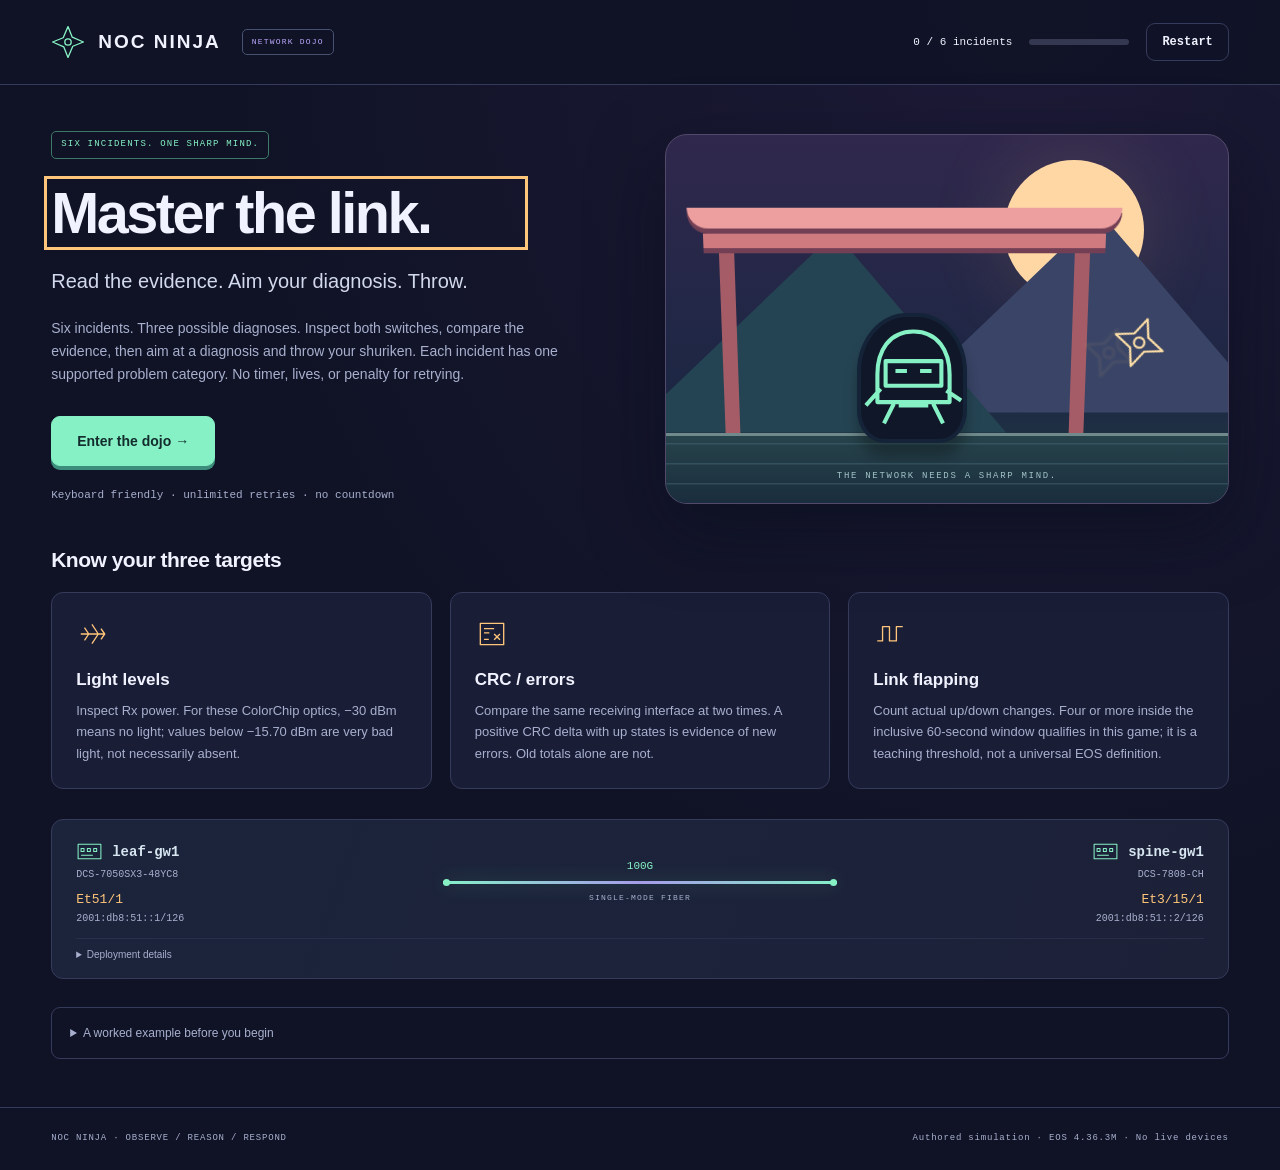
==== index.html @ c30735c4 "updates for proper game style and rules" ====
<!doctype html>
<html lang="en">
<head><meta charset="utf-8"><meta name="viewport" content="width=device-width, initial-scale=1"><meta name="theme-color" content="#101326"><title>NOC Ninja — Network Dojo</title><link rel="stylesheet" href="style.css"><script type="module" src="main.js"></script></head>
<body><a class="skip-link" href="#main-content">Skip to training</a><div id="app"></div><div id="announcement" class="sr-only" role="status" aria-live="polite" aria-atomic="true"></div><dialog id="restart-dialog" aria-labelledby="restart-title"><h2 id="restart-title">Start a fresh session?</h2><p>Your throws, assistance and diagnosed incidents will be cleared.</p><div class="dialog-actions"><button id="cancel-restart">Keep training</button><button id="confirm-restart" class="primary">Restart session</button></div></dialog></body>
</html>
---- style.css ----
:root{color-scheme:dark;--bg:#101326;--panel:#191d36;--panel2:#222642;--ink:#f1f2ff;--muted:#a8b0ce;--line:#363b5b;--mint:#86f1c4;--gold:#ffc57a;--purple:#bda9ff;--mono:ui-monospace,SFMono-Regular,Consolas,monospace;--sans:ui-sans-serif,-apple-system,BlinkMacSystemFont,"Segoe UI",sans-serif;font-family:var(--sans);color:var(--ink);background:var(--bg)}*{box-sizing:border-box}body{margin:0;background:radial-gradient(ellipse at 80% 0,#30255166,transparent 55%)}button,input{font:inherit}button{cursor:pointer;color:inherit;border:1px solid var(--line);border-radius:9px;background:var(--panel2);padding:11px 15px;font-size:12px;font-weight:650}button:hover{background:#333959;border-color:#8c96bf}button:disabled{cursor:default;opacity:.65}button:focus-visible,a:focus-visible,summary:focus-visible,input:focus-visible,[tabindex]:focus-visible{outline:3px solid var(--gold);outline-offset:4px}h1:focus{outline:none}h1,h2,h3,p{margin-top:0}p{line-height:1.65}h1{font-size:clamp(36px,4.5vw,66px);letter-spacing:-2.5px;line-height:1.05;margin-bottom:22px;font-weight:800}h2{font-size:21px;letter-spacing:-.5px;font-weight:700}h3{font-size:17px}a{color:var(--mint)}.icon{width:34px;height:34px;flex:none}.topbar{display:flex;align-items:center;justify-content:space-between;gap:24px;padding:23px 4%;border-bottom:1px solid var(--line);background:#101326e8}.brand{display:flex;align-items:center;gap:13px}.brand>.icon{color:var(--mint)}.brand>strong{letter-spacing:2px;font-size:19px}.tag{display:inline-flex;border:1px solid #475171;border-radius:5px;padding:6px 9px;font:9px/1.5 var(--mono);letter-spacing:1.2px;color:var(--purple);white-space:nowrap}.brand .tag{font-size:8px;margin-left:8px}.hud{display:flex;align-items:center;gap:17px;font:11px var(--mono)}.hud-label{white-space:nowrap}progress{appearance:none;width:100px;height:6px;border:0;border-radius:10px;overflow:hidden;background:#343951}progress::-webkit-progress-bar{background:#343951}progress::-webkit-progress-value{background:var(--mint)}progress::-moz-progress-bar{background:var(--mint)}.ghost{background:transparent}.workspace{max-width:1440px;padding:36px 4% 48px;margin:auto}.primary{background:var(--mint);color:#132c2d;border-color:var(--mint);font-weight:800;font-size:14px;padding:16px 25px;box-shadow:0 4px 0 #3c8d7b;border-radius:9px}.primary:hover{background:#b3ffe0;color:#132c2d;border-color:#b3ffe0}.primary:active{transform:translateY(2px);box-shadow:0 2px 0 #3c8d7b}.micro{font:11px/1.8 var(--mono);color:var(--muted);margin-bottom:0}.lead{font-size:20px;max-width:540px;line-height:1.6;color:#d3d9ed}.intro{font-size:14px;color:var(--muted);max-width:530px;margin:20px 0 30px}.briefing-hero{display:grid;grid-template-columns:1fr 1fr;gap:50px;align-items:center;margin:10px 0 42px}.hero-copy>.tag{margin-bottom:24px;color:var(--mint);border-color:#3e7869}.hero-copy h1{max-width:470px}.hero-copy .micro{margin-top:20px}.hero-art{height:370px;background:linear-gradient(#30284d,#1d2744 68%,#213c42);position:relative;isolation:isolate;overflow:hidden;border:1px solid #53496a;border-radius:22px;box-shadow:0 25px 70px #080c1a80}.moon{position:absolute;width:140px;height:140px;background:#ffd7a5;border-radius:50%;right:15%;top:25px;box-shadow:0 0 80px #ffc57a25}.mountain{position:absolute;bottom:70px;left:-40px;width:380px;height:200px;background:#254453;clip-path:polygon(0 100%,55% 0,100% 100%)}.mountain-back{left:40%;bottom:90px;background:#394466}.torii{position:absolute;left:10%;top:80px;width:65%;height:240px;border-left:15px solid #a65c66;border-right:15px solid #a65c66;transform:perspective(600px) rotateX(-7deg)}.torii:before,.torii:after{content:"";position:absolute;background:#ce7a7f;left:-30px;right:-30px;height:14px;top:20px;box-shadow:0 5px 0 #723f55}.torii:after{top:-5px;height:20px;left:-45px;right:-45px;border-radius:0 0 20px 20px;background:#ed9e9e}.dojo-floor{position:absolute;bottom:0;left:0;right:0;height:70px;background:repeating-linear-gradient(0deg,transparent 0 18px,#4d728166 19px 20px),linear-gradient(#27434b,#1a2d3e);border-top:3px solid #708a8c}.ninja{position:absolute;bottom:60px;left:34%;color:var(--mint);background:#101728;border:4px solid #152339;border-radius:45% 45% 25% 25%;width:110px;height:130px;display:grid;place-items:center;box-shadow:0 14px 13px #0004}.ninja .icon{width:105px;height:105px}.scene-star{position:absolute;right:11%;top:49%;color:#ffe0a7;transform:rotate(20deg)}.scene-star .icon{width:55px;height:55px;filter:drop-shadow(-25px 20px 1px #d6ab6c22)}.scene-caption{position:absolute;bottom:22px;width:100%;text-align:center;font:9px var(--mono);letter-spacing:1.7px;color:#a3c2c8}.field-guide>h2{margin-bottom:20px}.guide-cards{display:grid;grid-template-columns:repeat(3,1fr);gap:18px;margin-bottom:30px}.guide-card{padding:24px;background:var(--panel);border:1px solid var(--line);border-radius:12px}.guide-card>.icon{color:var(--gold);margin-bottom:15px}.guide-card p{color:var(--muted);font-size:13px;margin-bottom:0}.guide-card h3{margin-bottom:10px}.practice,.hardware-details{font-size:12px;color:var(--muted)}summary{cursor:pointer;width:fit-content}.practice{padding:18px;border:1px solid var(--line);border-radius:9px}.practice p{margin:15px 0 0;max-width:900px}.topology{background:linear-gradient(110deg,#1b243b,#1c2138);border:1px solid var(--line);border-radius:12px;padding:18px 24px;margin-bottom:28px}.topology-nodes{display:grid;grid-template-columns:1fr minmax(100px,35%) 1fr;align-items:center;gap:22px}.device-name{display:flex;align-items:center;gap:9px;font:14px var(--mono);color:#d6e5ef}.device-name>.icon{width:27px;height:27px;color:var(--mint)}.device-platform{font:10px var(--mono);color:var(--muted);margin:4px 0 9px}.port{font:13px var(--mono);color:var(--gold)}.ipv6{font:10px var(--mono);color:var(--muted);margin-top:6px}.device:last-child{text-align:right}.device:last-child .device-name{justify-content:flex-end}.fiber{display:flex;flex-direction:column;align-items:center;gap:9px;font:11px var(--mono);color:var(--mint)}.fiber small{font-size:8px;letter-spacing:1.2px;color:var(--muted)}.fiber-line{height:3px;width:100%;background:linear-gradient(90deg,#84f0c8,#a69ce9,#84f0c8);box-shadow:0 0 18px #86f1c455;position:relative}.fiber-line:before,.fiber-line:after{content:"";width:7px;height:7px;border-radius:50%;background:var(--mint);position:absolute;top:-2px}.fiber-line:before{left:0}.fiber-line:after{right:0}.hardware-details{border-top:1px solid #363b5b88;margin-top:14px;padding-top:10px;font-size:10px}.hardware-details p{margin:10px 0 0;max-width:1000px}.challenge-title{display:flex;align-items:center;justify-content:space-between;gap:20px;margin-bottom:23px}.challenge-title h1{font-size:34px;letter-spacing:-1.2px;margin:12px 0 0}.mission-note{font:11px var(--mono);color:var(--muted);margin:0}.challenge-grid{display:grid;grid-template-columns:minmax(0,1.2fr) minmax(380px,1fr);gap:26px;align-items:start}.section-heading{display:flex;align-items:center;justify-content:space-between;gap:12px;margin-bottom:18px}.section-heading h2{margin:0;font-size:19px}.section-heading .tag{font-size:8px;padding:4px 7px}.evidence-panel{min-width:0}.endpoint-tabs{display:flex;gap:8px;margin-bottom:12px}.endpoint{flex:1;font:12px var(--mono);padding:12px 9px;background:#171d33}.endpoint.selected{background:#29344a;border-color:#8796b8;color:var(--mint)}.commands{display:grid;grid-template-columns:repeat(4,1fr);gap:5px;margin-bottom:12px}.command{font-size:10px;padding:10px 5px;font-weight:500;background:transparent}.command.selected{color:var(--mint);border-color:#6aaf9b;background:#20413d}.terminal{border:1px solid #3e4660;background:#0c1220;border-radius:9px;overflow:hidden}.terminal-bar{display:flex;align-items:center;justify-content:space-between;padding:11px 14px;background:#20283b;font:8px var(--mono);letter-spacing:.6px;color:#bac3da}.terminal-bar>span:first-child{color:#a49aca;letter-spacing:3px}.terminal-output{min-height:265px;max-height:380px;overflow:auto;white-space:pre;margin:0;padding:20px 16px;color:#c6e9de;font:11px/1.85 var(--mono);tab-size:2}.timestamp{font:9px/1.6 var(--mono);color:var(--muted);margin:10px 0 18px;overflow-wrap:anywhere}.evidence-summary{padding:18px;background:var(--panel);border:1px solid var(--line);border-radius:9px}.eyebrow{font:9px/1.7 var(--mono);letter-spacing:.8px;color:var(--muted)}.evidence-summary>.micro{margin:0}.gauges{display:grid;gap:12px;margin:15px 0}.gauge{display:grid;grid-template-columns:35px 1fr 85px;align-items:center;gap:14px;font:10px var(--mono)}.gauge>strong{text-align:right;font-weight:500;color:#d9e7f5}.gauge-track{height:7px;background:linear-gradient(90deg,#98627b 0 40.86%,#4c9b86 40.86% 100%);position:relative;border-radius:10px;margin:0 3px}.gauge-track i{position:absolute;top:-4px;margin-left:-2px;height:15px;width:4px;background:#fff2df;border-radius:2px}.counter-pair{display:grid;grid-template-columns:1fr 1fr;gap:22px;margin-bottom:16px}.counter-pair>div{display:flex;flex-direction:column;gap:8px}.counter-pair strong{font:34px var(--mono);color:var(--gold)}.counter-pair span:last-child{font:10px var(--mono);color:#c4cee5}.history{list-style:none;display:flex;flex-wrap:wrap;gap:8px;padding:0;margin:13px 0}.history li{display:flex;flex-direction:column;gap:7px;padding:11px;background:#292e49;border:1px solid #4a5071;border-radius:5px;font:10px var(--mono)}.history li>span{color:var(--muted)}.history li>strong{font-size:11px;font-weight:600;color:var(--gold)}.decision-panel{background:linear-gradient(#24233d,#191d36);border:1px solid #47415e;border-radius:15px;padding:22px}.decision-panel fieldset{border:0;padding:0;margin:0;min-width:0}.decision-panel legend{font-size:13px;margin-bottom:16px;padding:0;color:#d8d9ed}.arena{position:relative;isolation:isolate;overflow:hidden;border-radius:10px;min-height:270px;padding:22px 10px 0;background:radial-gradient(ellipse at 50% 115%,#42466b,transparent 65%),linear-gradient(#121629,#22213c);border:1px solid #49435f}.arena:before{content:"";position:absolute;inset:0;background:repeating-linear-gradient(90deg,transparent 0 59px,#8074a50a 60px 61px);pointer-events:none}.arena:after{content:"";position:absolute;bottom:0;height:54px;left:0;right:0;background:repeating-linear-gradient(0deg,transparent 0 16px,#7771a533 17px 18px);transform:perspective(150px) rotateX(25deg);border-top:1px solid #7771a555;z-index:-1}.targets{display:grid;grid-template-columns:repeat(3,minmax(0,1fr));gap:8px;position:relative;z-index:2}.target{cursor:pointer;display:flex;flex-direction:column;align-items:center;text-align:center;position:relative;border-radius:10px;padding:7px 0;min-width:0}.target-board{width:clamp(68px,6.5vw,92px);height:clamp(68px,6.5vw,92px);border:4px solid #9c8085;outline:2px solid #443a4e;border-radius:50%;background:radial-gradient(circle,#334555 0 44%,#273349 45% 58%,#ae8587 59% 61%,#3f3549 62%);display:grid;place-items:center;color:#f4dbaf;position:relative;box-shadow:0 6px 0 #0b0f1e,0 12px 20px #0005;transition:transform .15s,border-color .15s}.target-board>.icon{width:37px;height:37px}.target strong{font-size:11px;line-height:1.4;margin:15px 0 5px;color:#e6e2f2}.target-caption{font:7px var(--mono);letter-spacing:.5px;color:#a9a7c2}.target.aimed{background:#86f1c407}.target.aimed .target-board{border-color:var(--mint);color:var(--mint);box-shadow:0 6px 0 #0b0f1e,0 0 25px #86f1c422}.target.aimed .target-caption{color:var(--mint)}.target:hover .target-board{transform:translateY(-3px)}.target:has(input:focus-visible){outline:3px solid var(--gold);outline-offset:0}.target-radio{position:absolute;left:50%;top:11px;width:1px;height:1px;opacity:0}.target.hit .target-board{border-color:var(--gold)}.target.hit .target-caption{color:var(--gold)}.impact{position:absolute;right:-8px;bottom:-5px;transform:rotate(25deg);color:var(--gold);filter:drop-shadow(0 2px 1px #000);pointer-events:none}.impact.incorrect{color:#baa4cf}.impact>.icon{width:34px;height:34px}.launcher{position:absolute;left:0;right:0;bottom:7px;display:grid;place-items:center;color:#9ee3d1}.launcher>.icon{width:76px;height:76px;filter:drop-shadow(0 4px 2px #0008);background:#131a2d;border-radius:40%}.throw-line{position:absolute;bottom:60px;left:50%;height:30px;border-left:1px dashed #86f1c444}.projectile{position:absolute;left:50%;top:85%;pointer-events:none;z-index:4;color:#fff0c8;animation:throw-star .55s ease-out both}.projectile>.icon{width:32px;height:32px;filter:drop-shadow(0 0 9px #ffe2a6aa)}@keyframes throw-star{from{left:50%;top:85%;transform:translate(-50%,-50%) rotate(0) scale(1.3);opacity:1}to{left:var(--target-x);top:27%;transform:translate(-50%,-50%) rotate(630deg) scale(.8);opacity:0}}.submit{width:100%;margin-top:17px}.aim-guide{font:9px/1.6 var(--mono);color:var(--muted);text-align:center;margin:13px 0 0}.feedback{margin:18px 0;padding:16px;border-radius:8px;background:#13182b;border:1px solid #3a415d;font-size:12px;color:#c0c8dd;line-height:1.7}.feedback>strong{font-size:14px;color:var(--ink)}.feedback p{margin:7px 0 0}.feedback.correct{border-color:#64ac91}.feedback.correct>strong{color:var(--mint)}.feedback.incorrect{border-color:#a58a69}.feedback.incorrect>strong{color:var(--gold)}.next{width:100%;margin-bottom:19px}.round-stats{display:flex;flex-wrap:wrap;justify-content:space-between;gap:8px;font:9px var(--mono);color:var(--muted)}.help-panel{margin-top:20px;padding-top:20px;border-top:1px solid var(--line)}.help-panel h3{font-size:13px;margin-bottom:12px;color:#c5bbeb}.help-buttons{display:flex;gap:8px;flex-wrap:wrap}.help-buttons button{font-size:10px;padding:8px 10px}.help-text{padding:14px;border-left:2px solid var(--purple);background:#2c2945;font-size:12px;color:#ddd7f4}.help-panel .micro{font-size:9px}.footer{max-width:1440px;margin:auto;border-top:1px solid var(--line);padding:23px 4%;display:flex;justify-content:space-between;gap:20px;font:9px/1.7 var(--mono);color:var(--muted);letter-spacing:.8px}.results-hero{max-width:850px;text-align:center;margin:30px auto 70px}.results-hero>.icon{display:block;width:95px;height:95px;margin:0 auto 30px;color:var(--gold)}.results-hero>.tag{margin-bottom:20px}.results-hero h1{font-size:54px}.results-hero .lead{margin:0 auto 25px}.summary-metrics{display:grid;grid-template-columns:repeat(4,1fr);margin:40px 0;gap:15px}.summary-metrics>div{display:flex;flex-direction:column;padding:20px 10px;border:1px solid var(--line);background:var(--panel);border-radius:12px;gap:10px}.summary-metrics strong{font:42px var(--mono);color:var(--mint)}.summary-metrics span{font:10px var(--mono);color:var(--muted)}.summary-note{font-size:13px;color:var(--muted);max-width:650px;margin:0 auto 30px}.availability{max-width:740px;margin:10vh auto;padding:35px}.availability>.icon{color:var(--mint);margin-bottom:30px}.availability h1{font-size:36px}.error-detail{font-size:13px;padding:14px;background:#31273b;border-left:3px solid var(--gold)}dialog{border:1px solid #70618a;border-radius:14px;background:var(--panel);color:var(--ink);padding:30px;max-width:470px;box-shadow:0 20px 100px #0008}dialog::backdrop{background:#080c1bd9}.dialog-actions{display:flex;gap:12px;justify-content:flex-end;margin-top:24px}.sr-only{position:absolute;width:1px;height:1px;padding:0;margin:-1px;overflow:hidden;clip:rect(0,0,0,0);white-space:nowrap;border:0}.skip-link{position:fixed;z-index:20;top:-80px;left:12px;background:var(--gold);color:#101326;padding:14px}.skip-link:focus{top:12px}
@media(min-width:1500px){.workspace{padding-top:46px}.hero-art{height:410px}.target-board{width:100px;height:100px}.arena{min-height:300px}}
@media(max-width:1050px){.challenge-grid{grid-template-columns:minmax(0,1fr) minmax(340px,.9fr);gap:20px}.workspace{padding-left:24px;padding-right:24px}.decision-panel{padding:16px}.topbar{padding:20px 24px}.brand .tag{display:none}.briefing-hero{gap:25px}.hero-art{height:340px}.mission-note{display:none}.section-heading h2{font-size:17px}.section-heading .tag{font-size:7px}.command{font-size:9px}.target-board{width:74px;height:74px}.target strong{font-size:10px}.target-caption{font-size:6px}.terminal-output{font-size:10px}}
@media(max-width:800px){.challenge-grid{grid-template-columns:minmax(0,1fr)}.decision-panel{padding:24px}.arena{min-height:300px}.target-board{width:95px;height:95px}.target strong{font-size:13px}.target-caption{font-size:8px}.target-board>.icon{width:43px;height:43px}.briefing-hero{grid-template-columns:1fr 1fr;gap:25px}.hero-art{height:320px}.hero-copy h1{font-size:48px}.hero-copy .lead{font-size:17px}.hero-copy .intro{font-size:13px}.moon{width:100px;height:100px}.torii{left:18%;width:55%;top:85px}.ninja{left:30%;width:90px;height:110px}.ninja .icon{width:85px;height:85px}.scene-star{right:3%}.scene-star .icon{width:40px;height:40px}.scene-caption{font-size:6px}.guide-card{padding:18px}.guide-card p{font-size:12px}.terminal-output{font-size:11px}.section-heading h2{font-size:19px}.section-heading .tag{font-size:8px}}
@media(max-width:560px){.topbar{padding:16px;flex-wrap:wrap;gap:16px}.brand>strong{font-size:17px}.brand>.icon{width:30px;height:30px}.hud{width:100%;gap:14px}.hud progress{flex:1}.hud .ghost{padding:7px 12px;font-size:11px}.workspace{padding:25px 16px}.briefing-hero{grid-template-columns:1fr;gap:26px}.hero-copy h1{font-size:55px;max-width:290px}.hero-art{height:260px}.moon{width:115px;height:115px;right:14%;top:20px}.torii{top:65px;height:200px;left:17%;width:55%}.ninja{left:32%;bottom:45px}.dojo-floor{height:55px}.scene-caption{bottom:18px;font-size:7px}.guide-cards{grid-template-columns:1fr;gap:12px}.guide-card{display:grid;grid-template-columns:38px 1fr;gap:10px 15px}.guide-card>.icon{grid-row:1/3;margin:0}.guide-card h3{margin:0}.guide-card p{grid-column:2}.guide-cards{margin-bottom:24px}.challenge-title h1{font-size:30px}.topology{padding:16px 12px}.topology-nodes{gap:8px;grid-template-columns:1fr 60px 1fr}.device-platform{font-size:8px;line-height:1.5;overflow-wrap:anywhere}.device-name{font-size:11px;gap:4px}.device-name .icon{width:23px;height:23px}.port{font-size:11px}.ipv6{font-size:8px;overflow-wrap:anywhere}.fiber{font-size:9px}.fiber small{font-size:6px;letter-spacing:0;text-align:center}.hardware-details{font-size:9px}.decision-panel{padding:16px}.target-board{width:74px;height:74px}.target-board>.icon{width:34px;height:34px}.target strong{font-size:10px}.target-caption{font-size:6px}.arena{min-height:265px;padding:18px 6px 0}.targets{gap:5px}.launcher>.icon{width:70px;height:70px}.terminal-output{font-size:10px;padding:16px 12px;min-height:230px}.command{font-size:9px}.section-heading h2{font-size:17px}.section-heading .tag{font-size:7px}.terminal-bar{font-size:7px}.endpoint{font-size:10px}.gauge{grid-template-columns:30px 1fr 77px;gap:10px;font-size:9px}.summary-metrics{grid-template-columns:repeat(2,1fr)}.results-hero h1{font-size:40px}.footer{flex-direction:column;gap:10px;padding:20px 16px;font-size:8px}dialog{width:calc(100% - 32px);padding:24px}.dialog-actions{flex-direction:column}.dialog-actions button{width:100%}}
@media(prefers-reduced-motion:reduce){*,*:before,*:after{animation:none!important;transition:none!important;scroll-behavior:auto!important}.projectile{display:none}}
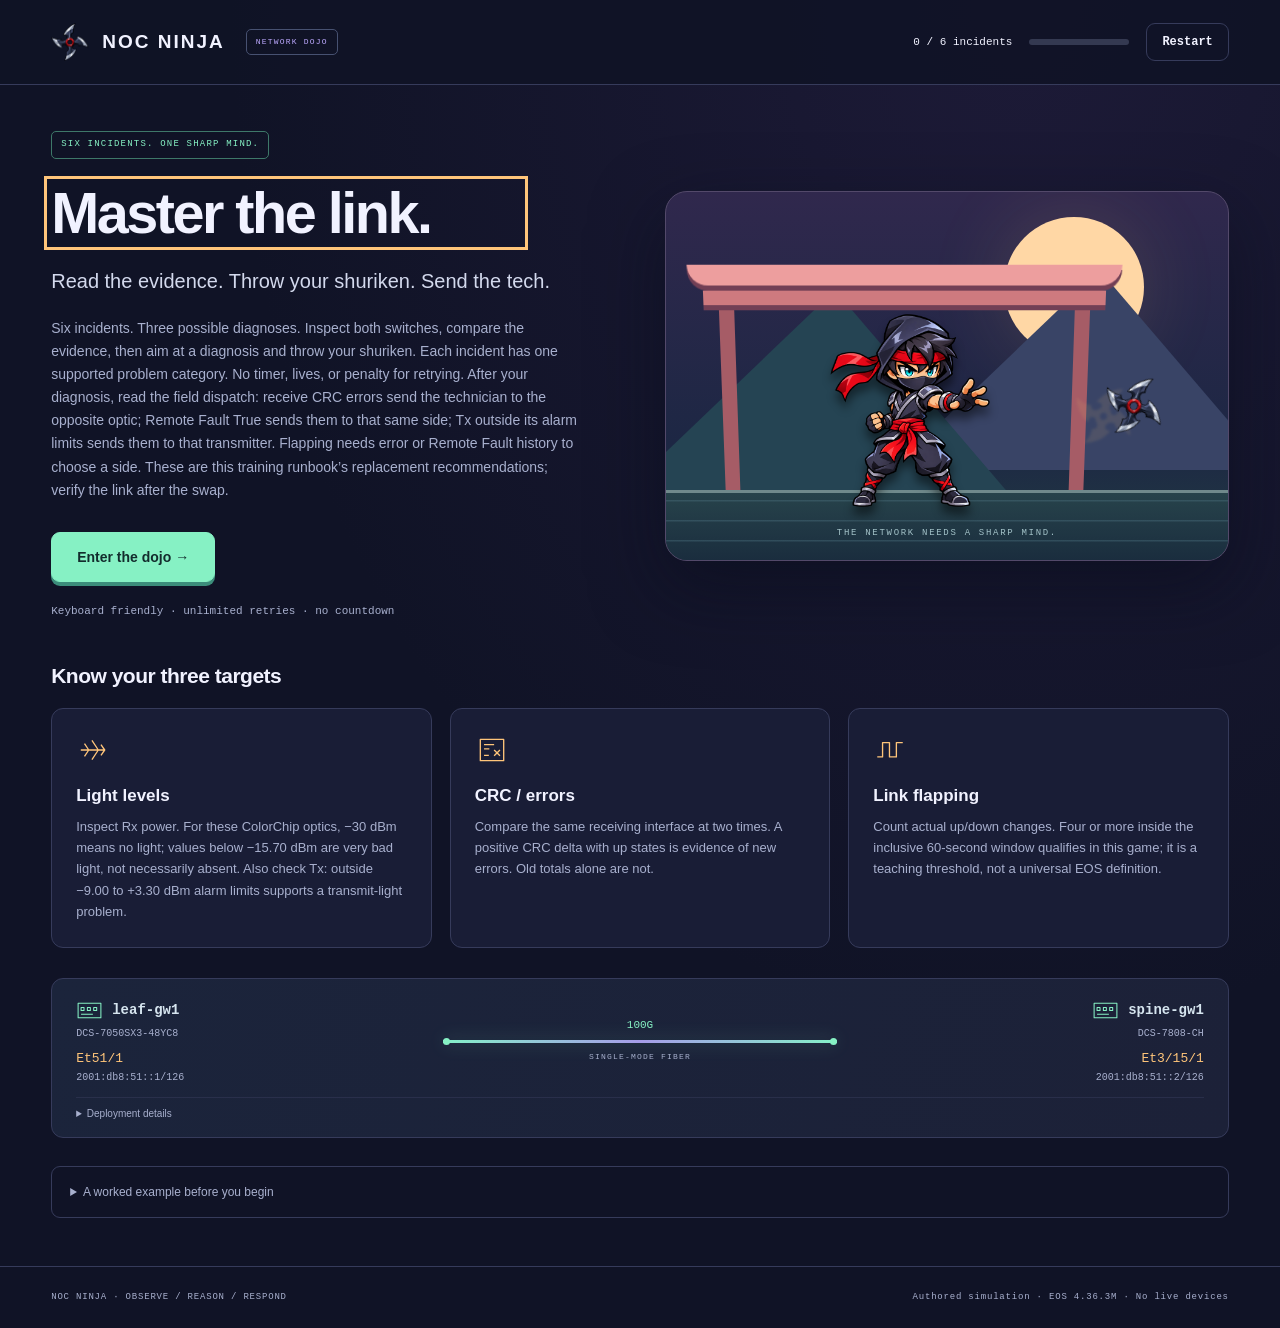
==== commit 6ba08e25: "fix the shuriken" ====
--- a/index.html
+++ b/index.html
@@ -1,5 +1,5 @@
 <!doctype html>
 <html lang="en">
-<head><meta charset="utf-8"><meta name="viewport" content="width=device-width, initial-scale=1"><meta name="theme-color" content="#101326"><title>NOC Ninja — Network Dojo</title><link rel="stylesheet" href="style.css"><script type="module" src="main.js"></script></head>
+<head><meta charset="utf-8"><meta name="viewport" content="width=device-width, initial-scale=1"><meta name="theme-color" content="#101326"><title>NOC Ninja — Network Dojo</title><link rel="icon" type="image/png" href="assets/shuriken.png"><link rel="stylesheet" href="style.css"><script type="module" src="main.js"></script></head>
 <body><a class="skip-link" href="#main-content">Skip to training</a><div id="app"></div><div id="announcement" class="sr-only" role="status" aria-live="polite" aria-atomic="true"></div><dialog id="restart-dialog" aria-labelledby="restart-title"><h2 id="restart-title">Start a fresh session?</h2><p>Your throws, assistance and diagnosed incidents will be cleared.</p><div class="dialog-actions"><button id="cancel-restart">Keep training</button><button id="confirm-restart" class="primary">Restart session</button></div></dialog></body>
 </html>
--- a/style.css
+++ b/style.css
@@ -1,6 +1,15 @@
-:root{color-scheme:dark;--bg:#101326;--panel:#191d36;--panel2:#222642;--ink:#f1f2ff;--muted:#a8b0ce;--line:#363b5b;--mint:#86f1c4;--gold:#ffc57a;--purple:#bda9ff;--mono:ui-monospace,SFMono-Regular,Consolas,monospace;--sans:ui-sans-serif,-apple-system,BlinkMacSystemFont,"Segoe UI",sans-serif;font-family:var(--sans);color:var(--ink);background:var(--bg)}*{box-sizing:border-box}body{margin:0;background:radial-gradient(ellipse at 80% 0,#30255166,transparent 55%)}button,input{font:inherit}button{cursor:pointer;color:inherit;border:1px solid var(--line);border-radius:9px;background:var(--panel2);padding:11px 15px;font-size:12px;font-weight:650}button:hover{background:#333959;border-color:#8c96bf}button:disabled{cursor:default;opacity:.65}button:focus-visible,a:focus-visible,summary:focus-visible,input:focus-visible,[tabindex]:focus-visible{outline:3px solid var(--gold);outline-offset:4px}h1:focus{outline:none}h1,h2,h3,p{margin-top:0}p{line-height:1.65}h1{font-size:clamp(36px,4.5vw,66px);letter-spacing:-2.5px;line-height:1.05;margin-bottom:22px;font-weight:800}h2{font-size:21px;letter-spacing:-.5px;font-weight:700}h3{font-size:17px}a{color:var(--mint)}.icon{width:34px;height:34px;flex:none}.topbar{display:flex;align-items:center;justify-content:space-between;gap:24px;padding:23px 4%;border-bottom:1px solid var(--line);background:#101326e8}.brand{display:flex;align-items:center;gap:13px}.brand>.icon{color:var(--mint)}.brand>strong{letter-spacing:2px;font-size:19px}.tag{display:inline-flex;border:1px solid #475171;border-radius:5px;padding:6px 9px;font:9px/1.5 var(--mono);letter-spacing:1.2px;color:var(--purple);white-space:nowrap}.brand .tag{font-size:8px;margin-left:8px}.hud{display:flex;align-items:center;gap:17px;font:11px var(--mono)}.hud-label{white-space:nowrap}progress{appearance:none;width:100px;height:6px;border:0;border-radius:10px;overflow:hidden;background:#343951}progress::-webkit-progress-bar{background:#343951}progress::-webkit-progress-value{background:var(--mint)}progress::-moz-progress-bar{background:var(--mint)}.ghost{background:transparent}.workspace{max-width:1440px;padding:36px 4% 48px;margin:auto}.primary{background:var(--mint);color:#132c2d;border-color:var(--mint);font-weight:800;font-size:14px;padding:16px 25px;box-shadow:0 4px 0 #3c8d7b;border-radius:9px}.primary:hover{background:#b3ffe0;color:#132c2d;border-color:#b3ffe0}.primary:active{transform:translateY(2px);box-shadow:0 2px 0 #3c8d7b}.micro{font:11px/1.8 var(--mono);color:var(--muted);margin-bottom:0}.lead{font-size:20px;max-width:540px;line-height:1.6;color:#d3d9ed}.intro{font-size:14px;color:var(--muted);max-width:530px;margin:20px 0 30px}.briefing-hero{display:grid;grid-template-columns:1fr 1fr;gap:50px;align-items:center;margin:10px 0 42px}.hero-copy>.tag{margin-bottom:24px;color:var(--mint);border-color:#3e7869}.hero-copy h1{max-width:470px}.hero-copy .micro{margin-top:20px}.hero-art{height:370px;background:linear-gradient(#30284d,#1d2744 68%,#213c42);position:relative;isolation:isolate;overflow:hidden;border:1px solid #53496a;border-radius:22px;box-shadow:0 25px 70px #080c1a80}.moon{position:absolute;width:140px;height:140px;background:#ffd7a5;border-radius:50%;right:15%;top:25px;box-shadow:0 0 80px #ffc57a25}.mountain{position:absolute;bottom:70px;left:-40px;width:380px;height:200px;background:#254453;clip-path:polygon(0 100%,55% 0,100% 100%)}.mountain-back{left:40%;bottom:90px;background:#394466}.torii{position:absolute;left:10%;top:80px;width:65%;height:240px;border-left:15px solid #a65c66;border-right:15px solid #a65c66;transform:perspective(600px) rotateX(-7deg)}.torii:before,.torii:after{content:"";position:absolute;background:#ce7a7f;left:-30px;right:-30px;height:14px;top:20px;box-shadow:0 5px 0 #723f55}.torii:after{top:-5px;height:20px;left:-45px;right:-45px;border-radius:0 0 20px 20px;background:#ed9e9e}.dojo-floor{position:absolute;bottom:0;left:0;right:0;height:70px;background:repeating-linear-gradient(0deg,transparent 0 18px,#4d728166 19px 20px),linear-gradient(#27434b,#1a2d3e);border-top:3px solid #708a8c}.ninja{position:absolute;bottom:60px;left:34%;color:var(--mint);background:#101728;border:4px solid #152339;border-radius:45% 45% 25% 25%;width:110px;height:130px;display:grid;place-items:center;box-shadow:0 14px 13px #0004}.ninja .icon{width:105px;height:105px}.scene-star{position:absolute;right:11%;top:49%;color:#ffe0a7;transform:rotate(20deg)}.scene-star .icon{width:55px;height:55px;filter:drop-shadow(-25px 20px 1px #d6ab6c22)}.scene-caption{position:absolute;bottom:22px;width:100%;text-align:center;font:9px var(--mono);letter-spacing:1.7px;color:#a3c2c8}.field-guide>h2{margin-bottom:20px}.guide-cards{display:grid;grid-template-columns:repeat(3,1fr);gap:18px;margin-bottom:30px}.guide-card{padding:24px;background:var(--panel);border:1px solid var(--line);border-radius:12px}.guide-card>.icon{color:var(--gold);margin-bottom:15px}.guide-card p{color:var(--muted);font-size:13px;margin-bottom:0}.guide-card h3{margin-bottom:10px}.practice,.hardware-details{font-size:12px;color:var(--muted)}summary{cursor:pointer;width:fit-content}.practice{padding:18px;border:1px solid var(--line);border-radius:9px}.practice p{margin:15px 0 0;max-width:900px}.topology{background:linear-gradient(110deg,#1b243b,#1c2138);border:1px solid var(--line);border-radius:12px;padding:18px 24px;margin-bottom:28px}.topology-nodes{display:grid;grid-template-columns:1fr minmax(100px,35%) 1fr;align-items:center;gap:22px}.device-name{display:flex;align-items:center;gap:9px;font:14px var(--mono);color:#d6e5ef}.device-name>.icon{width:27px;height:27px;color:var(--mint)}.device-platform{font:10px var(--mono);color:var(--muted);margin:4px 0 9px}.port{font:13px var(--mono);color:var(--gold)}.ipv6{font:10px var(--mono);color:var(--muted);margin-top:6px}.device:last-child{text-align:right}.device:last-child .device-name{justify-content:flex-end}.fiber{display:flex;flex-direction:column;align-items:center;gap:9px;font:11px var(--mono);color:var(--mint)}.fiber small{font-size:8px;letter-spacing:1.2px;color:var(--muted)}.fiber-line{height:3px;width:100%;background:linear-gradient(90deg,#84f0c8,#a69ce9,#84f0c8);box-shadow:0 0 18px #86f1c455;position:relative}.fiber-line:before,.fiber-line:after{content:"";width:7px;height:7px;border-radius:50%;background:var(--mint);position:absolute;top:-2px}.fiber-line:before{left:0}.fiber-line:after{right:0}.hardware-details{border-top:1px solid #363b5b88;margin-top:14px;padding-top:10px;font-size:10px}.hardware-details p{margin:10px 0 0;max-width:1000px}.challenge-title{display:flex;align-items:center;justify-content:space-between;gap:20px;margin-bottom:23px}.challenge-title h1{font-size:34px;letter-spacing:-1.2px;margin:12px 0 0}.mission-note{font:11px var(--mono);color:var(--muted);margin:0}.challenge-grid{display:grid;grid-template-columns:minmax(0,1.2fr) minmax(380px,1fr);gap:26px;align-items:start}.section-heading{display:flex;align-items:center;justify-content:space-between;gap:12px;margin-bottom:18px}.section-heading h2{margin:0;font-size:19px}.section-heading .tag{font-size:8px;padding:4px 7px}.evidence-panel{min-width:0}.endpoint-tabs{display:flex;gap:8px;margin-bottom:12px}.endpoint{flex:1;font:12px var(--mono);padding:12px 9px;background:#171d33}.endpoint.selected{background:#29344a;border-color:#8796b8;color:var(--mint)}.commands{display:grid;grid-template-columns:repeat(4,1fr);gap:5px;margin-bottom:12px}.command{font-size:10px;padding:10px 5px;font-weight:500;background:transparent}.command.selected{color:var(--mint);border-color:#6aaf9b;background:#20413d}.terminal{border:1px solid #3e4660;background:#0c1220;border-radius:9px;overflow:hidden}.terminal-bar{display:flex;align-items:center;justify-content:space-between;padding:11px 14px;background:#20283b;font:8px var(--mono);letter-spacing:.6px;color:#bac3da}.terminal-bar>span:first-child{color:#a49aca;letter-spacing:3px}.terminal-output{min-height:265px;max-height:380px;overflow:auto;white-space:pre;margin:0;padding:20px 16px;color:#c6e9de;font:11px/1.85 var(--mono);tab-size:2}.timestamp{font:9px/1.6 var(--mono);color:var(--muted);margin:10px 0 18px;overflow-wrap:anywhere}.evidence-summary{padding:18px;background:var(--panel);border:1px solid var(--line);border-radius:9px}.eyebrow{font:9px/1.7 var(--mono);letter-spacing:.8px;color:var(--muted)}.evidence-summary>.micro{margin:0}.gauges{display:grid;gap:12px;margin:15px 0}.gauge{display:grid;grid-template-columns:35px 1fr 85px;align-items:center;gap:14px;font:10px var(--mono)}.gauge>strong{text-align:right;font-weight:500;color:#d9e7f5}.gauge-track{height:7px;background:linear-gradient(90deg,#98627b 0 40.86%,#4c9b86 40.86% 100%);position:relative;border-radius:10px;margin:0 3px}.gauge-track i{position:absolute;top:-4px;margin-left:-2px;height:15px;width:4px;background:#fff2df;border-radius:2px}.counter-pair{display:grid;grid-template-columns:1fr 1fr;gap:22px;margin-bottom:16px}.counter-pair>div{display:flex;flex-direction:column;gap:8px}.counter-pair strong{font:34px var(--mono);color:var(--gold)}.counter-pair span:last-child{font:10px var(--mono);color:#c4cee5}.history{list-style:none;display:flex;flex-wrap:wrap;gap:8px;padding:0;margin:13px 0}.history li{display:flex;flex-direction:column;gap:7px;padding:11px;background:#292e49;border:1px solid #4a5071;border-radius:5px;font:10px var(--mono)}.history li>span{color:var(--muted)}.history li>strong{font-size:11px;font-weight:600;color:var(--gold)}.decision-panel{background:linear-gradient(#24233d,#191d36);border:1px solid #47415e;border-radius:15px;padding:22px}.decision-panel fieldset{border:0;padding:0;margin:0;min-width:0}.decision-panel legend{font-size:13px;margin-bottom:16px;padding:0;color:#d8d9ed}.arena{position:relative;isolation:isolate;overflow:hidden;border-radius:10px;min-height:270px;padding:22px 10px 0;background:radial-gradient(ellipse at 50% 115%,#42466b,transparent 65%),linear-gradient(#121629,#22213c);border:1px solid #49435f}.arena:before{content:"";position:absolute;inset:0;background:repeating-linear-gradient(90deg,transparent 0 59px,#8074a50a 60px 61px);pointer-events:none}.arena:after{content:"";position:absolute;bottom:0;height:54px;left:0;right:0;background:repeating-linear-gradient(0deg,transparent 0 16px,#7771a533 17px 18px);transform:perspective(150px) rotateX(25deg);border-top:1px solid #7771a555;z-index:-1}.targets{display:grid;grid-template-columns:repeat(3,minmax(0,1fr));gap:8px;position:relative;z-index:2}.target{cursor:pointer;display:flex;flex-direction:column;align-items:center;text-align:center;position:relative;border-radius:10px;padding:7px 0;min-width:0}.target-board{width:clamp(68px,6.5vw,92px);height:clamp(68px,6.5vw,92px);border:4px solid #9c8085;outline:2px solid #443a4e;border-radius:50%;background:radial-gradient(circle,#334555 0 44%,#273349 45% 58%,#ae8587 59% 61%,#3f3549 62%);display:grid;place-items:center;color:#f4dbaf;position:relative;box-shadow:0 6px 0 #0b0f1e,0 12px 20px #0005;transition:transform .15s,border-color .15s}.target-board>.icon{width:37px;height:37px}.target strong{font-size:11px;line-height:1.4;margin:15px 0 5px;color:#e6e2f2}.target-caption{font:7px var(--mono);letter-spacing:.5px;color:#a9a7c2}.target.aimed{background:#86f1c407}.target.aimed .target-board{border-color:var(--mint);color:var(--mint);box-shadow:0 6px 0 #0b0f1e,0 0 25px #86f1c422}.target.aimed .target-caption{color:var(--mint)}.target:hover .target-board{transform:translateY(-3px)}.target:has(input:focus-visible){outline:3px solid var(--gold);outline-offset:0}.target-radio{position:absolute;left:50%;top:11px;width:1px;height:1px;opacity:0}.target.hit .target-board{border-color:var(--gold)}.target.hit .target-caption{color:var(--gold)}.impact{position:absolute;right:-8px;bottom:-5px;transform:rotate(25deg);color:var(--gold);filter:drop-shadow(0 2px 1px #000);pointer-events:none}.impact.incorrect{color:#baa4cf}.impact>.icon{width:34px;height:34px}.launcher{position:absolute;left:0;right:0;bottom:7px;display:grid;place-items:center;color:#9ee3d1}.launcher>.icon{width:76px;height:76px;filter:drop-shadow(0 4px 2px #0008);background:#131a2d;border-radius:40%}.throw-line{position:absolute;bottom:60px;left:50%;height:30px;border-left:1px dashed #86f1c444}.projectile{position:absolute;left:50%;top:85%;pointer-events:none;z-index:4;color:#fff0c8;animation:throw-star .55s ease-out both}.projectile>.icon{width:32px;height:32px;filter:drop-shadow(0 0 9px #ffe2a6aa)}@keyframes throw-star{from{left:50%;top:85%;transform:translate(-50%,-50%) rotate(0) scale(1.3);opacity:1}to{left:var(--target-x);top:27%;transform:translate(-50%,-50%) rotate(630deg) scale(.8);opacity:0}}.submit{width:100%;margin-top:17px}.aim-guide{font:9px/1.6 var(--mono);color:var(--muted);text-align:center;margin:13px 0 0}.feedback{margin:18px 0;padding:16px;border-radius:8px;background:#13182b;border:1px solid #3a415d;font-size:12px;color:#c0c8dd;line-height:1.7}.feedback>strong{font-size:14px;color:var(--ink)}.feedback p{margin:7px 0 0}.feedback.correct{border-color:#64ac91}.feedback.correct>strong{color:var(--mint)}.feedback.incorrect{border-color:#a58a69}.feedback.incorrect>strong{color:var(--gold)}.next{width:100%;margin-bottom:19px}.round-stats{display:flex;flex-wrap:wrap;justify-content:space-between;gap:8px;font:9px var(--mono);color:var(--muted)}.help-panel{margin-top:20px;padding-top:20px;border-top:1px solid var(--line)}.help-panel h3{font-size:13px;margin-bottom:12px;color:#c5bbeb}.help-buttons{display:flex;gap:8px;flex-wrap:wrap}.help-buttons button{font-size:10px;padding:8px 10px}.help-text{padding:14px;border-left:2px solid var(--purple);background:#2c2945;font-size:12px;color:#ddd7f4}.help-panel .micro{font-size:9px}.footer{max-width:1440px;margin:auto;border-top:1px solid var(--line);padding:23px 4%;display:flex;justify-content:space-between;gap:20px;font:9px/1.7 var(--mono);color:var(--muted);letter-spacing:.8px}.results-hero{max-width:850px;text-align:center;margin:30px auto 70px}.results-hero>.icon{display:block;width:95px;height:95px;margin:0 auto 30px;color:var(--gold)}.results-hero>.tag{margin-bottom:20px}.results-hero h1{font-size:54px}.results-hero .lead{margin:0 auto 25px}.summary-metrics{display:grid;grid-template-columns:repeat(4,1fr);margin:40px 0;gap:15px}.summary-metrics>div{display:flex;flex-direction:column;padding:20px 10px;border:1px solid var(--line);background:var(--panel);border-radius:12px;gap:10px}.summary-metrics strong{font:42px var(--mono);color:var(--mint)}.summary-metrics span{font:10px var(--mono);color:var(--muted)}.summary-note{font-size:13px;color:var(--muted);max-width:650px;margin:0 auto 30px}.availability{max-width:740px;margin:10vh auto;padding:35px}.availability>.icon{color:var(--mint);margin-bottom:30px}.availability h1{font-size:36px}.error-detail{font-size:13px;padding:14px;background:#31273b;border-left:3px solid var(--gold)}dialog{border:1px solid #70618a;border-radius:14px;background:var(--panel);color:var(--ink);padding:30px;max-width:470px;box-shadow:0 20px 100px #0008}dialog::backdrop{background:#080c1bd9}.dialog-actions{display:flex;gap:12px;justify-content:flex-end;margin-top:24px}.sr-only{position:absolute;width:1px;height:1px;padding:0;margin:-1px;overflow:hidden;clip:rect(0,0,0,0);white-space:nowrap;border:0}.skip-link{position:fixed;z-index:20;top:-80px;left:12px;background:var(--gold);color:#101326;padding:14px}.skip-link:focus{top:12px}
+:root{color-scheme:dark;--bg:#101326;--panel:#191d36;--panel2:#222642;--ink:#f1f2ff;--muted:#a8b0ce;--line:#363b5b;--mint:#86f1c4;--gold:#ffc57a;--purple:#bda9ff;--mono:ui-monospace,SFMono-Regular,Consolas,monospace;--sans:ui-sans-serif,-apple-system,BlinkMacSystemFont,"Segoe UI",sans-serif;font-family:var(--sans);color:var(--ink);background:var(--bg)}*{box-sizing:border-box}body{margin:0;background:radial-gradient(ellipse at 80% 0,#30255166,transparent 55%)}button,input{font:inherit}button{cursor:pointer;color:inherit;border:1px solid var(--line);border-radius:9px;background:var(--panel2);padding:11px 15px;font-size:12px;font-weight:650}button:hover{background:#333959;border-color:#8c96bf}button:disabled{cursor:default;opacity:.65}button:focus-visible,a:focus-visible,summary:focus-visible,input:focus-visible,[tabindex]:focus-visible{outline:3px solid var(--gold);outline-offset:4px}h1:focus{outline:none}h1,h2,h3,p{margin-top:0}p{line-height:1.65}h1{font-size:clamp(36px,4.5vw,66px);letter-spacing:-2.5px;line-height:1.05;margin-bottom:22px;font-weight:800}h2{font-size:21px;letter-spacing:-.5px;font-weight:700}h3{font-size:17px}a{color:var(--mint)}.icon{width:34px;height:34px;flex:none}.topbar{display:flex;align-items:center;justify-content:space-between;gap:24px;padding:23px 4%;border-bottom:1px solid var(--line);background:#101326e8}.brand{display:flex;align-items:center;gap:13px}.brand>.icon{color:var(--mint)}.brand>strong{letter-spacing:2px;font-size:19px}.tag{display:inline-flex;border:1px solid #475171;border-radius:5px;padding:6px 9px;font:9px/1.5 var(--mono);letter-spacing:1.2px;color:var(--purple);white-space:nowrap}.brand .tag{font-size:8px;margin-left:8px}.hud{display:flex;align-items:center;gap:17px;font:11px var(--mono)}.hud-label{white-space:nowrap}progress{appearance:none;width:100px;height:6px;border:0;border-radius:10px;overflow:hidden;background:#343951}progress::-webkit-progress-bar{background:#343951}progress::-webkit-progress-value{background:var(--mint)}progress::-moz-progress-bar{background:var(--mint)}.ghost{background:transparent}.workspace{max-width:1440px;padding:36px 4% 48px;margin:auto}.primary{background:var(--mint);color:#132c2d;border-color:var(--mint);font-weight:800;font-size:14px;padding:16px 25px;box-shadow:0 4px 0 #3c8d7b;border-radius:9px}.primary:hover{background:#b3ffe0;color:#132c2d;border-color:#b3ffe0}.primary:active{transform:translateY(2px);box-shadow:0 2px 0 #3c8d7b}.micro{font:11px/1.8 var(--mono);color:var(--muted);margin-bottom:0}.lead{font-size:20px;max-width:540px;line-height:1.6;color:#d3d9ed}.intro{font-size:14px;color:var(--muted);max-width:530px;margin:20px 0 30px}.briefing-hero{display:grid;grid-template-columns:1fr 1fr;gap:50px;align-items:center;margin:10px 0 42px}.hero-copy>.tag{margin-bottom:24px;color:var(--mint);border-color:#3e7869}.hero-copy h1{max-width:470px}.hero-copy .micro{margin-top:20px}.hero-art{height:370px;background:linear-gradient(#30284d,#1d2744 68%,#213c42);position:relative;isolation:isolate;overflow:hidden;border:1px solid #53496a;border-radius:22px;box-shadow:0 25px 70px #080c1a80}.moon{position:absolute;width:140px;height:140px;background:#ffd7a5;border-radius:50%;right:15%;top:25px;box-shadow:0 0 80px #ffc57a25}.mountain{position:absolute;bottom:70px;left:-40px;width:380px;height:200px;background:#254453;clip-path:polygon(0 100%,55% 0,100% 100%)}.mountain-back{left:40%;bottom:90px;background:#394466}.torii{position:absolute;left:10%;top:80px;width:65%;height:240px;border-left:15px solid #a65c66;border-right:15px solid #a65c66;transform:perspective(600px) rotateX(-7deg)}.torii:before,.torii:after{content:"";position:absolute;background:#ce7a7f;left:-30px;right:-30px;height:14px;top:20px;box-shadow:0 5px 0 #723f55}.torii:after{top:-5px;height:20px;left:-45px;right:-45px;border-radius:0 0 20px 20px;background:#ed9e9e}.dojo-floor{position:absolute;bottom:0;left:0;right:0;height:70px;background:repeating-linear-gradient(0deg,transparent 0 18px,#4d728166 19px 20px),linear-gradient(#27434b,#1a2d3e);border-top:3px solid #708a8c}.ninja{position:absolute;bottom:60px;left:34%;color:var(--mint);background:#101728;border:4px solid #152339;border-radius:45% 45% 25% 25%;width:110px;height:130px;display:grid;place-items:center;box-shadow:0 14px 13px #0004}.ninja .icon{width:105px;height:105px}.scene-star{position:absolute;right:11%;top:49%;color:#ffe0a7;transform:rotate(20deg)}.scene-star .icon{width:55px;height:55px;filter:drop-shadow(-25px 20px 1px #d6ab6c22)}.scene-caption{position:absolute;bottom:22px;width:100%;text-align:center;font:9px var(--mono);letter-spacing:1.7px;color:#a3c2c8}.field-guide>h2{margin-bottom:20px}.guide-cards{display:grid;grid-template-columns:repeat(3,1fr);gap:18px;margin-bottom:30px}.guide-card{padding:24px;background:var(--panel);border:1px solid var(--line);border-radius:12px}.guide-card>.icon{color:var(--gold);margin-bottom:15px}.guide-card p{color:var(--muted);font-size:13px;margin-bottom:0}.guide-card h3{margin-bottom:10px}.practice,.hardware-details{font-size:12px;color:var(--muted)}summary{cursor:pointer;width:fit-content}.practice{padding:18px;border:1px solid var(--line);border-radius:9px}.practice p{margin:15px 0 0;max-width:900px}.topology{background:linear-gradient(110deg,#1b243b,#1c2138);border:1px solid var(--line);border-radius:12px;padding:18px 24px;margin-bottom:28px}.topology-nodes{display:grid;grid-template-columns:1fr minmax(100px,35%) 1fr;align-items:center;gap:22px}.device-name{display:flex;align-items:center;gap:9px;font:14px var(--mono);color:#d6e5ef}.device-name>.icon{width:27px;height:27px;color:var(--mint)}.device-platform{font:10px var(--mono);color:var(--muted);margin:4px 0 9px}.port{font:13px var(--mono);color:var(--gold)}.ipv6{font:10px var(--mono);color:var(--muted);margin-top:6px}.device:last-child{text-align:right}.device:last-child .device-name{justify-content:flex-end}.fiber{display:flex;flex-direction:column;align-items:center;gap:9px;font:11px var(--mono);color:var(--mint)}.fiber small{font-size:8px;letter-spacing:1.2px;color:var(--muted)}.fiber-line{height:3px;width:100%;background:linear-gradient(90deg,#84f0c8,#a69ce9,#84f0c8);box-shadow:0 0 18px #86f1c455;position:relative}.fiber-line:before,.fiber-line:after{content:"";width:7px;height:7px;border-radius:50%;background:var(--mint);position:absolute;top:-2px}.fiber-line:before{left:0}.fiber-line:after{right:0}.hardware-details{border-top:1px solid #363b5b88;margin-top:14px;padding-top:10px;font-size:10px}.hardware-details p{margin:10px 0 0;max-width:1000px}.challenge-title{display:flex;align-items:center;justify-content:space-between;gap:20px;margin-bottom:23px}.challenge-title h1{font-size:34px;letter-spacing:-1.2px;margin:12px 0 0}.mission-note{font:11px var(--mono);color:var(--muted);margin:0}.challenge-grid{display:grid;grid-template-columns:minmax(0,1.2fr) minmax(380px,1fr);gap:26px;align-items:start}.section-heading{display:flex;align-items:center;justify-content:space-between;gap:12px;margin-bottom:18px}.section-heading h2{margin:0;font-size:19px}.section-heading .tag{font-size:8px;padding:4px 7px}.evidence-panel{min-width:0}.endpoint-tabs{display:flex;gap:8px;margin-bottom:12px}.endpoint{flex:1;font:12px var(--mono);padding:12px 9px;background:#171d33}.endpoint.selected{background:#29344a;border-color:#8796b8;color:var(--mint)}.commands{display:grid;grid-template-columns:repeat(4,1fr);gap:5px;margin-bottom:12px}.command{font-size:10px;padding:10px 5px;font-weight:500;background:transparent}.command.selected{color:var(--mint);border-color:#6aaf9b;background:#20413d}.terminal{border:1px solid #3e4660;background:#0c1220;border-radius:9px;overflow:hidden}.terminal-bar{display:flex;align-items:center;justify-content:space-between;padding:11px 14px;background:#20283b;font:8px var(--mono);letter-spacing:.6px;color:#bac3da}.terminal-bar>span:first-child{color:#a49aca;letter-spacing:3px}.terminal-output{min-height:265px;max-height:380px;overflow:auto;white-space:pre;margin:0;padding:20px 16px;color:#c6e9de;font:11px/1.85 var(--mono);tab-size:2}.timestamp{font:9px/1.6 var(--mono);color:var(--muted);margin:10px 0 18px;overflow-wrap:anywhere}.evidence-summary{padding:18px;background:var(--panel);border:1px solid var(--line);border-radius:9px}.eyebrow{font:9px/1.7 var(--mono);letter-spacing:.8px;color:var(--muted)}.evidence-summary>.micro{margin:0}.gauges{display:grid;gap:12px;margin:15px 0}.gauge{display:grid;grid-template-columns:35px 1fr 85px;align-items:center;gap:14px;font:10px var(--mono)}.gauge>strong{text-align:right;font-weight:500;color:#d9e7f5}.gauge-track{height:7px;background:linear-gradient(90deg,#98627b 0 40.86%,#4c9b86 40.86% 100%);position:relative;border-radius:10px;margin:0 3px}.gauge-track i{position:absolute;top:-4px;margin-left:-2px;height:15px;width:4px;background:#fff2df;border-radius:2px}.counter-pair{display:grid;grid-template-columns:1fr 1fr;gap:22px;margin-bottom:16px}.counter-pair>div{display:flex;flex-direction:column;gap:8px}.counter-pair strong{font:34px var(--mono);color:var(--gold)}.counter-pair span:last-child{font:10px var(--mono);color:#c4cee5}.history{list-style:none;display:flex;flex-wrap:wrap;gap:8px;padding:0;margin:13px 0}.history li{display:flex;flex-direction:column;gap:7px;padding:11px;background:#292e49;border:1px solid #4a5071;border-radius:5px;font:10px var(--mono)}.history li>span{color:var(--muted)}.history li>strong{font-size:11px;font-weight:600;color:var(--gold)}.decision-panel{background:linear-gradient(#24233d,#191d36);border:1px solid #47415e;border-radius:15px;padding:22px}.decision-panel fieldset{border:0;padding:0;margin:0;min-width:0}.decision-panel legend{font-size:13px;margin-bottom:16px;padding:0;color:#d8d9ed}.arena{position:relative;isolation:isolate;overflow:hidden;border-radius:10px;min-height:270px;padding:22px 10px 0;background:radial-gradient(ellipse at 50% 115%,#42466b,transparent 65%),linear-gradient(#121629,#22213c);border:1px solid #49435f}.arena:before{content:"";position:absolute;inset:0;background:repeating-linear-gradient(90deg,transparent 0 59px,#8074a50a 60px 61px);pointer-events:none}.arena:after{content:"";position:absolute;bottom:0;height:54px;left:0;right:0;background:repeating-linear-gradient(0deg,transparent 0 16px,#7771a533 17px 18px);transform:perspective(150px) rotateX(25deg);border-top:1px solid #7771a555;z-index:-1}.targets{display:grid;grid-template-columns:repeat(3,minmax(0,1fr));gap:8px;position:relative;z-index:2}.target{cursor:pointer;display:flex;flex-direction:column;align-items:center;text-align:center;position:relative;border-radius:10px;padding:7px 0;min-width:0}.target-board{width:clamp(68px,6.5vw,92px);height:clamp(68px,6.5vw,92px);border:4px solid #9c8085;outline:2px solid #443a4e;border-radius:50%;background:radial-gradient(circle,#334555 0 44%,#273349 45% 58%,#ae8587 59% 61%,#3f3549 62%);display:grid;place-items:center;color:#f4dbaf;position:relative;box-shadow:0 6px 0 #0b0f1e,0 12px 20px #0005;transition:transform .15s,border-color .15s}.target-board>.icon{width:37px;height:37px}.target strong{font-size:11px;line-height:1.4;margin:15px 0 5px;color:#e6e2f2}.target-caption{font:7px var(--mono);letter-spacing:.5px;color:#a9a7c2}.target.aimed{background:#86f1c407}.target.aimed .target-board{border-color:var(--mint);color:var(--mint);box-shadow:0 6px 0 #0b0f1e,0 0 25px #86f1c422}.target.aimed .target-caption{color:var(--mint)}.target:hover .target-board{transform:translateY(-3px)}.target:has(input:focus-visible){outline:3px solid var(--gold);outline-offset:0}.target-radio{position:absolute;left:50%;top:11px;width:1px;height:1px;opacity:0}.target.hit .target-board{border-color:var(--gold)}.target.hit .target-caption{color:var(--gold)}.impact{position:absolute;right:-8px;bottom:-5px;transform:rotate(25deg);color:var(--gold);filter:drop-shadow(0 2px 1px #000);pointer-events:none}.impact.incorrect{color:#baa4cf}.impact>.icon{width:34px;height:34px}.launcher{position:absolute;left:0;right:0;bottom:7px;display:grid;place-items:center;color:#9ee3d1}.launcher>.icon{width:76px;height:76px;filter:drop-shadow(0 4px 2px #0008);background:#131a2d;border-radius:40%}.throw-line{position:absolute;bottom:60px;left:50%;height:30px;border-left:1px dashed #86f1c444}.projectile{position:absolute;left:var(--start-x);top:var(--start-y);width:44px;height:44px;pointer-events:none;z-index:9;animation:throw-star .7s cubic-bezier(.2,.65,.35,1) both}.projectile>.icon{width:100%;height:100%;filter:drop-shadow(0 0 9px #ffe2a6aa)}@keyframes throw-star{0%{left:var(--start-x);top:var(--start-y);transform:translate(-50%,-50%) rotate(0deg) scale(1);opacity:1}85%{opacity:1}100%{left:var(--target-x);top:var(--target-y);transform:translate(-50%,-50%) rotate(1080deg) scale(.75);opacity:0}}.submit{width:100%;margin-top:17px}.aim-guide{font:9px/1.6 var(--mono);color:var(--muted);text-align:center;margin:13px 0 0}.feedback{margin:18px 0;padding:16px;border-radius:8px;background:#13182b;border:1px solid #3a415d;font-size:12px;color:#c0c8dd;line-height:1.7}.feedback>strong{font-size:14px;color:var(--ink)}.feedback p{margin:7px 0 0}.feedback.correct{border-color:#64ac91}.feedback.correct>strong{color:var(--mint)}.feedback.incorrect{border-color:#a58a69}.feedback.incorrect>strong{color:var(--gold)}.next{width:100%;margin-bottom:19px}.round-stats{display:flex;flex-wrap:wrap;justify-content:space-between;gap:8px;font:9px var(--mono);color:var(--muted)}.help-panel{margin-top:20px;padding-top:20px;border-top:1px solid var(--line)}.help-panel h3{font-size:13px;margin-bottom:12px;color:#c5bbeb}.help-buttons{display:flex;gap:8px;flex-wrap:wrap}.help-buttons button{font-size:10px;padding:8px 10px}.help-text{padding:14px;border-left:2px solid var(--purple);background:#2c2945;font-size:12px;color:#ddd7f4}.help-panel .micro{font-size:9px}.footer{max-width:1440px;margin:auto;border-top:1px solid var(--line);padding:23px 4%;display:flex;justify-content:space-between;gap:20px;font:9px/1.7 var(--mono);color:var(--muted);letter-spacing:.8px}.results-hero{max-width:850px;text-align:center;margin:30px auto 70px}.results-hero>.icon{display:block;width:95px;height:95px;margin:0 auto 30px;color:var(--gold)}.results-hero>.tag{margin-bottom:20px}.results-hero h1{font-size:54px}.results-hero .lead{margin:0 auto 25px}.summary-metrics{display:grid;grid-template-columns:repeat(4,1fr);margin:40px 0;gap:15px}.summary-metrics>div{display:flex;flex-direction:column;padding:20px 10px;border:1px solid var(--line);background:var(--panel);border-radius:12px;gap:10px}.summary-metrics strong{font:42px var(--mono);color:var(--mint)}.summary-metrics span{font:10px var(--mono);color:var(--muted)}.summary-note{font-size:13px;color:var(--muted);max-width:650px;margin:0 auto 30px}.availability{max-width:740px;margin:10vh auto;padding:35px}.availability>.icon{color:var(--mint);margin-bottom:30px}.availability h1{font-size:36px}.error-detail{font-size:13px;padding:14px;background:#31273b;border-left:3px solid var(--gold)}dialog{border:1px solid #70618a;border-radius:14px;background:var(--panel);color:var(--ink);padding:30px;max-width:470px;box-shadow:0 20px 100px #0008}dialog::backdrop{background:#080c1bd9}.dialog-actions{display:flex;gap:12px;justify-content:flex-end;margin-top:24px}.sr-only{position:absolute;width:1px;height:1px;padding:0;margin:-1px;overflow:hidden;clip:rect(0,0,0,0);white-space:nowrap;border:0}.skip-link{position:fixed;z-index:20;top:-80px;left:12px;background:var(--gold);color:#101326;padding:14px}.skip-link:focus{top:12px}
 @media(min-width:1500px){.workspace{padding-top:46px}.hero-art{height:410px}.target-board{width:100px;height:100px}.arena{min-height:300px}}
 @media(max-width:1050px){.challenge-grid{grid-template-columns:minmax(0,1fr) minmax(340px,.9fr);gap:20px}.workspace{padding-left:24px;padding-right:24px}.decision-panel{padding:16px}.topbar{padding:20px 24px}.brand .tag{display:none}.briefing-hero{gap:25px}.hero-art{height:340px}.mission-note{display:none}.section-heading h2{font-size:17px}.section-heading .tag{font-size:7px}.command{font-size:9px}.target-board{width:74px;height:74px}.target strong{font-size:10px}.target-caption{font-size:6px}.terminal-output{font-size:10px}}
 @media(max-width:800px){.challenge-grid{grid-template-columns:minmax(0,1fr)}.decision-panel{padding:24px}.arena{min-height:300px}.target-board{width:95px;height:95px}.target strong{font-size:13px}.target-caption{font-size:8px}.target-board>.icon{width:43px;height:43px}.briefing-hero{grid-template-columns:1fr 1fr;gap:25px}.hero-art{height:320px}.hero-copy h1{font-size:48px}.hero-copy .lead{font-size:17px}.hero-copy .intro{font-size:13px}.moon{width:100px;height:100px}.torii{left:18%;width:55%;top:85px}.ninja{left:30%;width:90px;height:110px}.ninja .icon{width:85px;height:85px}.scene-star{right:3%}.scene-star .icon{width:40px;height:40px}.scene-caption{font-size:6px}.guide-card{padding:18px}.guide-card p{font-size:12px}.terminal-output{font-size:11px}.section-heading h2{font-size:19px}.section-heading .tag{font-size:8px}}
 @media(max-width:560px){.topbar{padding:16px;flex-wrap:wrap;gap:16px}.brand>strong{font-size:17px}.brand>.icon{width:30px;height:30px}.hud{width:100%;gap:14px}.hud progress{flex:1}.hud .ghost{padding:7px 12px;font-size:11px}.workspace{padding:25px 16px}.briefing-hero{grid-template-columns:1fr;gap:26px}.hero-copy h1{font-size:55px;max-width:290px}.hero-art{height:260px}.moon{width:115px;height:115px;right:14%;top:20px}.torii{top:65px;height:200px;left:17%;width:55%}.ninja{left:32%;bottom:45px}.dojo-floor{height:55px}.scene-caption{bottom:18px;font-size:7px}.guide-cards{grid-template-columns:1fr;gap:12px}.guide-card{display:grid;grid-template-columns:38px 1fr;gap:10px 15px}.guide-card>.icon{grid-row:1/3;margin:0}.guide-card h3{margin:0}.guide-card p{grid-column:2}.guide-cards{margin-bottom:24px}.challenge-title h1{font-size:30px}.topology{padding:16px 12px}.topology-nodes{gap:8px;grid-template-columns:1fr 60px 1fr}.device-platform{font-size:8px;line-height:1.5;overflow-wrap:anywhere}.device-name{font-size:11px;gap:4px}.device-name .icon{width:23px;height:23px}.port{font-size:11px}.ipv6{font-size:8px;overflow-wrap:anywhere}.fiber{font-size:9px}.fiber small{font-size:6px;letter-spacing:0;text-align:center}.hardware-details{font-size:9px}.decision-panel{padding:16px}.target-board{width:74px;height:74px}.target-board>.icon{width:34px;height:34px}.target strong{font-size:10px}.target-caption{font-size:6px}.arena{min-height:265px;padding:18px 6px 0}.targets{gap:5px}.launcher>.icon{width:70px;height:70px}.terminal-output{font-size:10px;padding:16px 12px;min-height:230px}.command{font-size:9px}.section-heading h2{font-size:17px}.section-heading .tag{font-size:7px}.terminal-bar{font-size:7px}.endpoint{font-size:10px}.gauge{grid-template-columns:30px 1fr 77px;gap:10px;font-size:9px}.summary-metrics{grid-template-columns:repeat(2,1fr)}.results-hero h1{font-size:40px}.footer{flex-direction:column;gap:10px;padding:20px 16px;font-size:8px}dialog{width:calc(100% - 32px);padding:24px}.dialog-actions{flex-direction:column}.dialog-actions button{width:100%}}
 @media(prefers-reduced-motion:reduce){*,*:before,*:after{animation:none!important;transition:none!important;scroll-behavior:auto!important}.projectile{display:none}}
+
+.commands{grid-template-columns:repeat(auto-fit,minmax(90px,1fr))}.error-table-wrap{overflow-x:auto}.error-table{border-collapse:collapse;width:100%;min-width:290px;font:11px/1.6 var(--mono)}.error-table th,.error-table td{padding:8px;text-align:right;border-bottom:1px solid var(--line)}.error-table th:first-child{text-align:left}.error-table thead{color:var(--muted)}.error-table tbody th{font-weight:500;color:var(--gold)}.snapshot-archive{margin-top:16px;min-width:0}.snapshot-archive .terminal-output{min-height:0;background:#0c1220;border-radius:6px}.snapshot-archive summary{font-size:11px}
+
+/* Illustrated ninja and direct manipulation aiming. */
+.sprite{object-fit:contain}.ninja{background:none;border:0;box-shadow:none;border-radius:0;width:185px;height:215px;left:28%;bottom:43px}.ninja .sprite-ninja{width:100%;height:100%;filter:drop-shadow(0 8px 5px #0007)}
+.arena{min-height:405px;background:radial-gradient(ellipse at 50% 100%,#5b344c88,transparent 65%),linear-gradient(#111626,#25223b)}
+.launcher{bottom:35px;pointer-events:none;z-index:5}.ninja-figure{position:relative;width:155px;height:175px;user-select:none}.ninja-figure>.sprite-ninja{width:100%;height:100%;filter:drop-shadow(0 8px 4px #0008);pointer-events:none}.shuriken-handle{position:absolute;left:82%;top:44%;transform:translate(-50%,-50%);width:44px;height:44px;background:none!important;border:0;border-radius:50%;padding:0;box-shadow:none;cursor:grab;touch-action:none;user-select:none;pointer-events:auto;z-index:6}.shuriken-handle>.sprite{display:block;width:100%;height:100%;pointer-events:none;filter:drop-shadow(0 0 5px #ffc57aaa) drop-shadow(0 3px 2px #0008)}.shuriken-handle:hover>.sprite{filter:brightness(1.2) drop-shadow(0 0 8px #ffc57acc)}.shuriken-handle:active,.shuriken-handle.dragging{cursor:grabbing}.shuriken-handle:disabled{opacity:1;cursor:default}.shuriken-handle.dragging{z-index:8}.is-throwing .shuriken-handle>.sprite,.is-throwing .impact{visibility:hidden}.launch-halo{position:absolute;bottom:0;width:170px;height:28px;border:1px solid #e85d7355;background:#f0446322;border-radius:50%;box-shadow:0 0 30px #f0446322}.drag-readout{position:absolute;bottom:9px;left:8px;right:8px;text-align:center;font:9px/1.4 var(--mono);color:#d7b8c9;margin:0;pointer-events:none}.aim-sight{position:absolute;inset:0;width:100%;height:100%;pointer-events:none;z-index:3;overflow:visible}.aim-path{stroke:var(--gold);stroke-width:2;stroke-dasharray:5 7;fill:none;opacity:.7}.target.drag-aimed .target-board{border-color:var(--gold);box-shadow:0 0 30px #ffc57a88;transform:scale(1.09)}.target.drag-aimed .target-caption{color:var(--gold)}.is-dragging .shuriken-handle>.sprite{filter:drop-shadow(0 0 10px #ffc57acc)}.impact>.sprite{width:42px;height:42px}.scene-star .sprite{width:65px;height:65px}.brand>.sprite{width:38px;height:38px}
+.dispatch-card{padding:20px;margin:20px 0;background:linear-gradient(140deg,#193b39,#192b35);border:1px solid #71c6aa;border-radius:12px}.dispatch-card>.tag{color:var(--mint);border-color:#518b7a}.dispatch-card h3{font-size:23px;margin:15px 0}.dispatch-endpoints{display:grid;grid-template-columns:1fr 1fr;gap:9px}.dispatch-endpoint{display:flex;flex-direction:column;align-items:center;text-align:center;gap:9px;padding:14px 6px;border:1px solid #496361;border-radius:8px;color:#a8c2c3}.dispatch-endpoint strong{font:11px/1.6 var(--mono)}.dispatch-endpoint>span{font:8px var(--mono)}.dispatch-endpoint.replace-optic{border-color:var(--gold);background:#ffc57a15;color:var(--gold)}.dispatch-action{font-size:13px;color:#e2fff4;margin:17px 0 10px}.dispatch-reasons{padding-left:18px;font-size:12px;line-height:1.65;color:#c7e4df}.dispatch-reasons li+li{margin-top:8px}.dispatch-card .micro{font-size:9px}
+@media(max-width:560px){.arena{min-height:380px}.ninja-figure{width:145px;height:165px}.ninja{width:150px;height:175px;bottom:32px;left:30%}.ninja .sprite-ninja{width:100%;height:100%}.drag-readout{font-size:8px}.dispatch-card{padding:15px}.dispatch-endpoint strong{font-size:10px}.launch-halo{width:150px}}
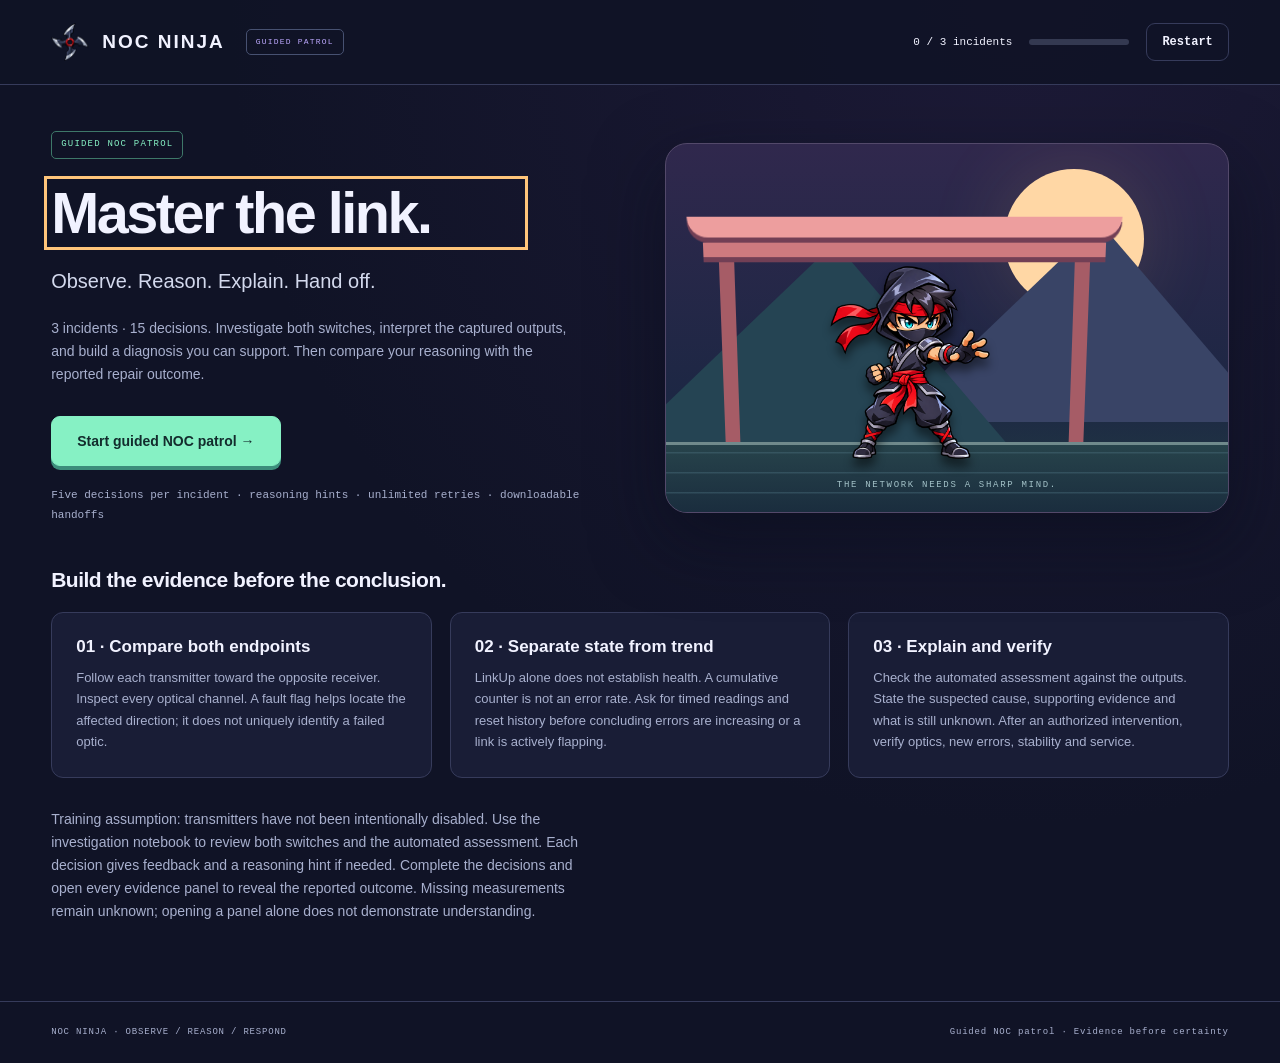
==== commit 221d10e7: "improve the questions and the logic" ====
--- a/index.html
+++ b/index.html
@@ -1,5 +1,5 @@
 <!doctype html>
 <html lang="en">
-<head><meta charset="utf-8"><meta name="viewport" content="width=device-width, initial-scale=1"><meta name="theme-color" content="#101326"><title>NOC Ninja — Network Dojo</title><link rel="icon" type="image/png" href="assets/shuriken.png"><link rel="stylesheet" href="style.css"><script type="module" src="main.js"></script></head>
-<body><a class="skip-link" href="#main-content">Skip to training</a><div id="app"></div><div id="announcement" class="sr-only" role="status" aria-live="polite" aria-atomic="true"></div><dialog id="restart-dialog" aria-labelledby="restart-title"><h2 id="restart-title">Start a fresh session?</h2><p>Your throws, assistance and diagnosed incidents will be cleared.</p><div class="dialog-actions"><button id="cancel-restart">Keep training</button><button id="confirm-restart" class="primary">Restart session</button></div></dialog></body>
+<head><meta charset="utf-8"><meta name="viewport" content="width=device-width, initial-scale=1"><meta name="theme-color" content="#101326"><title>NOC Ninja — Guided NOC Patrol</title><link rel="icon" type="image/png" href="assets/shuriken.png"><link rel="stylesheet" href="style.css?v=guided-v7"><script type="module" src="main.js?v=guided-v7"></script></head>
+<body><a class="skip-link" href="#main-content">Skip to training</a><div id="app"></div><div id="announcement" class="sr-only" role="status" aria-live="polite" aria-atomic="true"></div><dialog id="restart-dialog" aria-labelledby="restart-title"><h2 id="restart-title">Start a fresh session?</h2><p>Your incident progress, decisions, hints and learning records will be cleared.</p><div class="dialog-actions"><button id="cancel-restart">Keep training</button><button id="confirm-restart" class="primary">Restart session</button></div></dialog></body>
 </html>
--- a/style.css
+++ b/style.css
@@ -13,3 +13,33 @@
 .launcher{bottom:35px;pointer-events:none;z-index:5}.ninja-figure{position:relative;width:155px;height:175px;user-select:none}.ninja-figure>.sprite-ninja{width:100%;height:100%;filter:drop-shadow(0 8px 4px #0008);pointer-events:none}.shuriken-handle{position:absolute;left:82%;top:44%;transform:translate(-50%,-50%);width:44px;height:44px;background:none!important;border:0;border-radius:50%;padding:0;box-shadow:none;cursor:grab;touch-action:none;user-select:none;pointer-events:auto;z-index:6}.shuriken-handle>.sprite{display:block;width:100%;height:100%;pointer-events:none;filter:drop-shadow(0 0 5px #ffc57aaa) drop-shadow(0 3px 2px #0008)}.shuriken-handle:hover>.sprite{filter:brightness(1.2) drop-shadow(0 0 8px #ffc57acc)}.shuriken-handle:active,.shuriken-handle.dragging{cursor:grabbing}.shuriken-handle:disabled{opacity:1;cursor:default}.shuriken-handle.dragging{z-index:8}.is-throwing .shuriken-handle>.sprite,.is-throwing .impact{visibility:hidden}.launch-halo{position:absolute;bottom:0;width:170px;height:28px;border:1px solid #e85d7355;background:#f0446322;border-radius:50%;box-shadow:0 0 30px #f0446322}.drag-readout{position:absolute;bottom:9px;left:8px;right:8px;text-align:center;font:9px/1.4 var(--mono);color:#d7b8c9;margin:0;pointer-events:none}.aim-sight{position:absolute;inset:0;width:100%;height:100%;pointer-events:none;z-index:3;overflow:visible}.aim-path{stroke:var(--gold);stroke-width:2;stroke-dasharray:5 7;fill:none;opacity:.7}.target.drag-aimed .target-board{border-color:var(--gold);box-shadow:0 0 30px #ffc57a88;transform:scale(1.09)}.target.drag-aimed .target-caption{color:var(--gold)}.is-dragging .shuriken-handle>.sprite{filter:drop-shadow(0 0 10px #ffc57acc)}.impact>.sprite{width:42px;height:42px}.scene-star .sprite{width:65px;height:65px}.brand>.sprite{width:38px;height:38px}
 .dispatch-card{padding:20px;margin:20px 0;background:linear-gradient(140deg,#193b39,#192b35);border:1px solid #71c6aa;border-radius:12px}.dispatch-card>.tag{color:var(--mint);border-color:#518b7a}.dispatch-card h3{font-size:23px;margin:15px 0}.dispatch-endpoints{display:grid;grid-template-columns:1fr 1fr;gap:9px}.dispatch-endpoint{display:flex;flex-direction:column;align-items:center;text-align:center;gap:9px;padding:14px 6px;border:1px solid #496361;border-radius:8px;color:#a8c2c3}.dispatch-endpoint strong{font:11px/1.6 var(--mono)}.dispatch-endpoint>span{font:8px var(--mono)}.dispatch-endpoint.replace-optic{border-color:var(--gold);background:#ffc57a15;color:var(--gold)}.dispatch-action{font-size:13px;color:#e2fff4;margin:17px 0 10px}.dispatch-reasons{padding-left:18px;font-size:12px;line-height:1.65;color:#c7e4df}.dispatch-reasons li+li{margin-top:8px}.dispatch-card .micro{font-size:9px}
 @media(max-width:560px){.arena{min-height:380px}.ninja-figure{width:145px;height:165px}.ninja{width:150px;height:175px;bottom:32px;left:30%}.ninja .sprite-ninja{width:100%;height:100%}.drag-readout{font-size:8px}.dispatch-card{padding:15px}.dispatch-endpoint strong{font-size:10px}.launch-halo{width:150px}}
+:root{--coach-surface:#152e35}
+.hero-copy #begin{margin:12px 0 0 12px}
+.notebook,.reasoning-panel,.patrol-review{padding:20px;border:1px solid #49766b;border-radius:12px;background:linear-gradient(130deg,var(--coach-surface),var(--panel));margin-bottom:24px;min-width:0}
+.notebook h3{margin-bottom:10px}.notebook-checks{display:grid;grid-template-columns:1fr 1fr;gap:8px;margin-top:15px}
+.notebook-checks button{text-align:left;font-size:11px;line-height:1.6;overflow-wrap:anywhere}.notebook-checks .viewed{border-color:#599c86;color:var(--mint)}
+.reasoning-panel{margin-top:24px}.reasoning-panel h3{margin-top:15px}.reasoning-form fieldset{border:0;padding:0;margin:22px 0;min-width:0}.reasoning-form legend{font-weight:750;font-size:14px;margin-bottom:12px}
+.reasoning-option{display:flex;align-items:flex-start;gap:10px;padding:13px;margin-bottom:9px;border:1px solid var(--line);border-radius:8px;background:var(--panel);font-size:13px;line-height:1.65;cursor:pointer}
+.reasoning-option:has(input:checked){border-color:var(--mint);background:#213d42}.reasoning-option input{flex:none;margin:5px 0 0;accent-color:var(--mint)}
+.reasoning-feedback{font-size:13px;padding:12px;border-left:3px solid var(--gold)}.reasoning-feedback.correct{border-color:var(--mint)}
+.handoff{margin:22px 0 16px;font-size:13px}.handoff-text{white-space:pre-wrap;overflow-wrap:anywhere;max-height:420px;overflow:auto;background:#101326;padding:14px;font:11px/1.7 var(--mono)}
+.patrol-review{text-align:left;margin-top:24px}.patrol-review li{line-height:1.8;margin:10px 0;font-size:14px}
+@media(max-width:520px){.notebook-checks{grid-template-columns:1fr}.hero-copy #begin{margin-left:0}.reasoning-panel,.notebook{padding:15px}}
+.patrol-launch{padding:26px;margin:0 0 32px;border:1px solid #659886;border-radius:16px;background:linear-gradient(120deg,#1c3b40,#282443)}
+.patrol-launch .tag{margin-bottom:15px;color:var(--mint)}.patrol-launch p{max-width:850px}.patrol-launch .micro{margin-top:18px}
+.case-inventory{display:grid;grid-template-columns:1fr 1fr;gap:20px;margin:24px 0}.case-inventory .device{padding:20px;background:var(--panel);border:1px solid var(--line);border-radius:12px;text-align:left}.case-inventory .device-name{display:block;overflow-wrap:anywhere}.case-inventory p{margin:10px 0 0;font-size:13px;overflow-wrap:anywhere}
+.case-method{margin:0 0 24px}.case-tools{display:grid;gap:15px;margin:20px 0 25px}.case-tool-group>strong{display:block;font:12px var(--mono);margin-bottom:10px}.case-tools>.case-tool{justify-self:start}.case-tool.selected{border-color:var(--mint);color:var(--mint);background:#213d42}
+.case-output{overflow:auto;max-height:520px;max-width:100%;background:#101326;border:1px solid var(--line);border-radius:8px;margin:14px 0}.case-output .error-table{min-width:480px;width:100%}.case-terminal{font:11px/1.8 var(--mono);white-space:pre;min-width:max-content;margin:0;padding:18px}
+.patrol-evidence .practice{margin-top:20px}.patrol-decision>.tag{margin-bottom:18px}.patrol-decision h2{line-height:1.45}.patrol-decision>.primary,.patrol-decision>#download-handoff{margin:18px 10px 10px 0}.patrol-decision .practice h3{margin:22px 0 8px}.patrol-decision .lead{font-size:18px}
+.case-results{display:grid;grid-template-columns:repeat(3,minmax(0,1fr));gap:20px;text-align:left;margin:30px 0}.case-results button{margin-top:20px}.case-results h3{line-height:1.5}.patrol-grid>*{min-width:0}
+@media(max-width:800px){.case-results{grid-template-columns:1fr}.case-inventory{gap:12px}.case-inventory .device{padding:15px}}
+@media(max-width:520px){.case-inventory{grid-template-columns:1fr}.patrol-launch{padding:20px}.patrol-launch .primary{width:100%}.patrol-decision .reasoning-option{padding:12px;font-size:13px}}
+
+@media(max-width:560px){.field-guide .guide-card,.case-results .guide-card{display:block}.field-guide .guide-card h3{margin-bottom:12px}}
+
+/* Answer descriptions are reference text; only the shuriken submits. */
+.decision-answers{margin:22px 0}.answer-description{cursor:default}
+.patrol-decision .target{cursor:default;padding:7px 0}
+.patrol-decision .target-board>strong{margin:0;font:700 24px var(--mono);color:inherit}
+.patrol-decision .target:hover .target-board{transform:none}
+.patrol-decision .target.drag-aimed .target-board{transform:scale(1.09)}
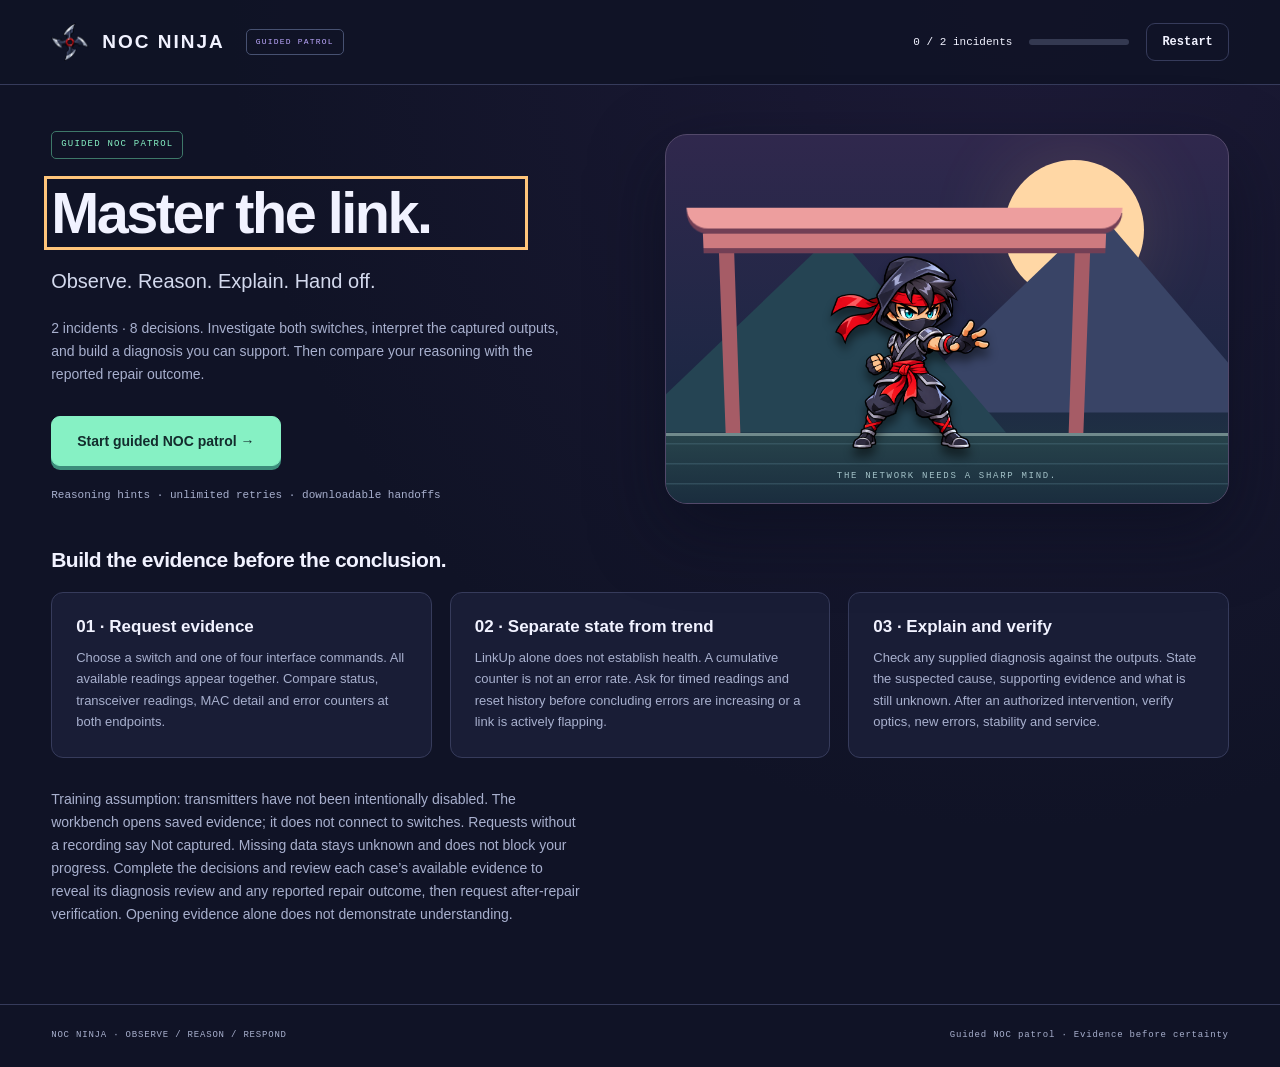
==== commit 204b726c: "randomize questions" ====
--- a/index.html
+++ b/index.html
@@ -1,5 +1,5 @@
 <!doctype html>
 <html lang="en">
-<head><meta charset="utf-8"><meta name="viewport" content="width=device-width, initial-scale=1"><meta name="theme-color" content="#101326"><title>NOC Ninja — Guided NOC Patrol</title><link rel="icon" type="image/png" href="assets/shuriken.png"><link rel="stylesheet" href="style.css?v=guided-v7"><script type="module" src="main.js?v=guided-v7"></script></head>
+<head><meta charset="utf-8"><meta name="viewport" content="width=device-width, initial-scale=1"><meta name="theme-color" content="#101326"><title>NOC Ninja — Guided NOC Patrol</title><link rel="icon" type="image/png" href="assets/shuriken.png"><link rel="stylesheet" href="style.css?v=guided-v17"><script type="module" src="main.js?v=guided-v17"></script></head>
 <body><a class="skip-link" href="#main-content">Skip to training</a><div id="app"></div><div id="announcement" class="sr-only" role="status" aria-live="polite" aria-atomic="true"></div><dialog id="restart-dialog" aria-labelledby="restart-title"><h2 id="restart-title">Start a fresh session?</h2><p>Your incident progress, decisions, hints and learning records will be cleared.</p><div class="dialog-actions"><button id="cancel-restart">Keep training</button><button id="confirm-restart" class="primary">Restart session</button></div></dialog></body>
 </html>
--- a/style.css
+++ b/style.css
@@ -43,3 +43,68 @@
 .patrol-decision .target-board>strong{margin:0;font:700 24px var(--mono);color:inherit}
 .patrol-decision .target:hover .target-board{transform:none}
 .patrol-decision .target.drag-aimed .target-board{transform:scale(1.09)}
+
+/* Recorded evidence requests share the existing patrol and never execute commands. */
+.command-workbench{margin:22px 0;padding:18px;border:1px solid #527c79;border-radius:12px;background:linear-gradient(125deg,#173239,var(--panel))}
+.command-fields{display:grid;grid-template-columns:1fr 1fr;gap:14px;margin:18px 0}
+.command-fields>div:last-child{grid-column:1/-1}.command-fields>div{min-width:0}
+.command-fields label{display:block;font-size:12px;font-weight:700;margin-bottom:7px}
+.command-fields select{width:100%;min-width:0;font:12px/1.5 var(--mono);color:var(--ink);background:var(--bg);padding:12px 9px;border:1px solid #59617f;border-radius:7px}
+select:focus-visible{outline:3px solid var(--gold);outline-offset:3px}
+.command-purpose,.capture-response p{font-size:13px;line-height:1.7;margin:12px 0}
+.command-name{font-family:var(--mono);overflow-wrap:anywhere}
+.capture-response{border:1px solid #59617f;border-left:4px solid var(--mint);padding:16px;margin:20px 0;border-radius:8px}
+.capture-response.missing,.capture-response.summary-only,.capture-response.locked{border-left-color:var(--gold)}
+.captured-notebook summary,.request-history summary{cursor:pointer;padding:12px 0;font-size:13px;color:var(--mint)}
+.request-history{margin-top:12px}.request-history ol{padding-left:22px}.request-history li{margin:9px 0}
+.request-history button{text-align:left;overflow-wrap:anywhere;line-height:1.6;width:100%}
+.practice li{font-size:13px;line-height:1.7;margin:10px 0}
+@media(max-width:560px){.command-fields{grid-template-columns:1fr}.command-workbench{padding:13px}.command-fields select{font-size:12px}}
+
+/* Compact investigation workspace: keep evidence and the throwing arena together. */
+#app:has(.compact-patrol) .topbar{padding:8px 24px;gap:12px}
+#app:has(.compact-patrol) .brand>strong{font-size:15px}
+#app:has(.compact-patrol) .brand>.sprite{width:28px;height:28px}
+#app:has(.compact-patrol) .footer{padding:12px 24px}
+.compact-patrol{max-width:1680px;padding:12px 24px 20px}
+.case-heading{display:flex;align-items:center;gap:16px;flex-wrap:wrap;margin-bottom:6px}
+.case-heading h1{font-size:26px;letter-spacing:-.7px;margin:0;line-height:1.2}
+.case-context{font-size:12px;color:var(--muted);margin-bottom:12px}
+.case-context summary{padding:4px 0}
+.case-context>p{margin:10px 0;max-width:1000px}
+.case-context .case-inventory{margin:10px 0;gap:10px}
+.case-context .device{padding:10px}
+.case-context .device p{margin:5px 0;font-size:12px}
+.compact-patrol .patrol-grid{grid-template-columns:minmax(0,1.25fr) minmax(390px,1fr);gap:16px}
+.compact-patrol .command-workbench{margin:0 0 10px;padding:12px;display:flex;align-items:center;justify-content:space-between;flex-wrap:wrap;gap:6px}
+.command-workbench h2{font-size:16px;margin:0}
+.compact-patrol .command-fields{width:100%;grid-template-columns:minmax(170px,.7fr) minmax(0,1.3fr);gap:10px;margin:4px 0}
+.compact-patrol .command-fields>div:last-child{grid-column:auto}
+.compact-patrol .command-fields label{font-size:11px;margin-bottom:4px}
+.compact-patrol .command-fields select{padding:7px 5px;font-size:11px;min-height:34px}
+.command-help{width:100%;font-size:12px;color:var(--muted)}
+.command-help p{margin:8px 0 0;line-height:1.5}
+.recorded-readings{min-width:0}
+.recorded-reading h3{font-size:12px;color:var(--mint);margin:10px 0 5px}
+.recorded-reading .case-output{margin:0;max-height:none}
+.compact-patrol .case-terminal{font-size:11px;line-height:1.45;padding:10px}
+.compact-patrol .evidence-notes{margin-top:10px;padding:10px}
+.compact-patrol .patrol-decision{padding:12px;border-radius:12px;position:sticky;top:10px}
+.compact-patrol .patrol-decision>.tag{margin:0 0 8px;padding:3px 7px}
+.compact-patrol .patrol-decision h2{font-size:18px;line-height:1.3;margin-bottom:10px}
+.compact-patrol .decision-answers{margin:10px 0}
+.compact-patrol .reasoning-option{font-size:12px;line-height:1.45;padding:8px 10px;margin-bottom:6px}
+.compact-patrol .arena{height:250px;min-height:250px;padding:10px 6px 0}
+.compact-patrol .target-board{width:64px;height:64px}
+.compact-patrol .target-board>strong{font-size:21px}
+.compact-patrol .ninja-figure{width:125px;height:142px}
+.compact-patrol .launcher{bottom:22px}
+.compact-patrol .drag-readout{font-size:9px;bottom:6px}
+.compact-patrol .patrol-decision>.micro{font-size:10px;margin:8px 0 5px}
+.compact-patrol .patrol-decision>.primary{margin:10px 0;padding:10px 16px}
+.compact-patrol .feedback{margin:10px 0;padding:10px;line-height:1.5}
+.compact-patrol .feedback>strong{font-size:13px}
+.compact-patrol .help-text{padding:10px;margin:8px 0}
+@media(min-width:1000px){.compact-patrol .recorded-readings{max-height:calc(100dvh - 280px);overflow:auto;padding-right:3px;scrollbar-gutter:stable}}
+@media(max-width:999px){.compact-patrol{padding:12px}.compact-patrol .patrol-grid{grid-template-columns:minmax(0,1fr)}.compact-patrol .patrol-decision{position:static}.compact-patrol .recorded-readings{max-height:420px;overflow:auto}.compact-patrol .command-fields{grid-template-columns:1fr 1.5fr}}
+@media(max-width:560px){.case-heading h1{font-size:23px}.compact-patrol .command-fields{grid-template-columns:1fr}.compact-patrol .reasoning-option{font-size:13px}.compact-patrol .patrol-decision h2{font-size:18px}#app:has(.compact-patrol) .topbar{padding:8px 12px}.case-context summary{line-height:1.6}}
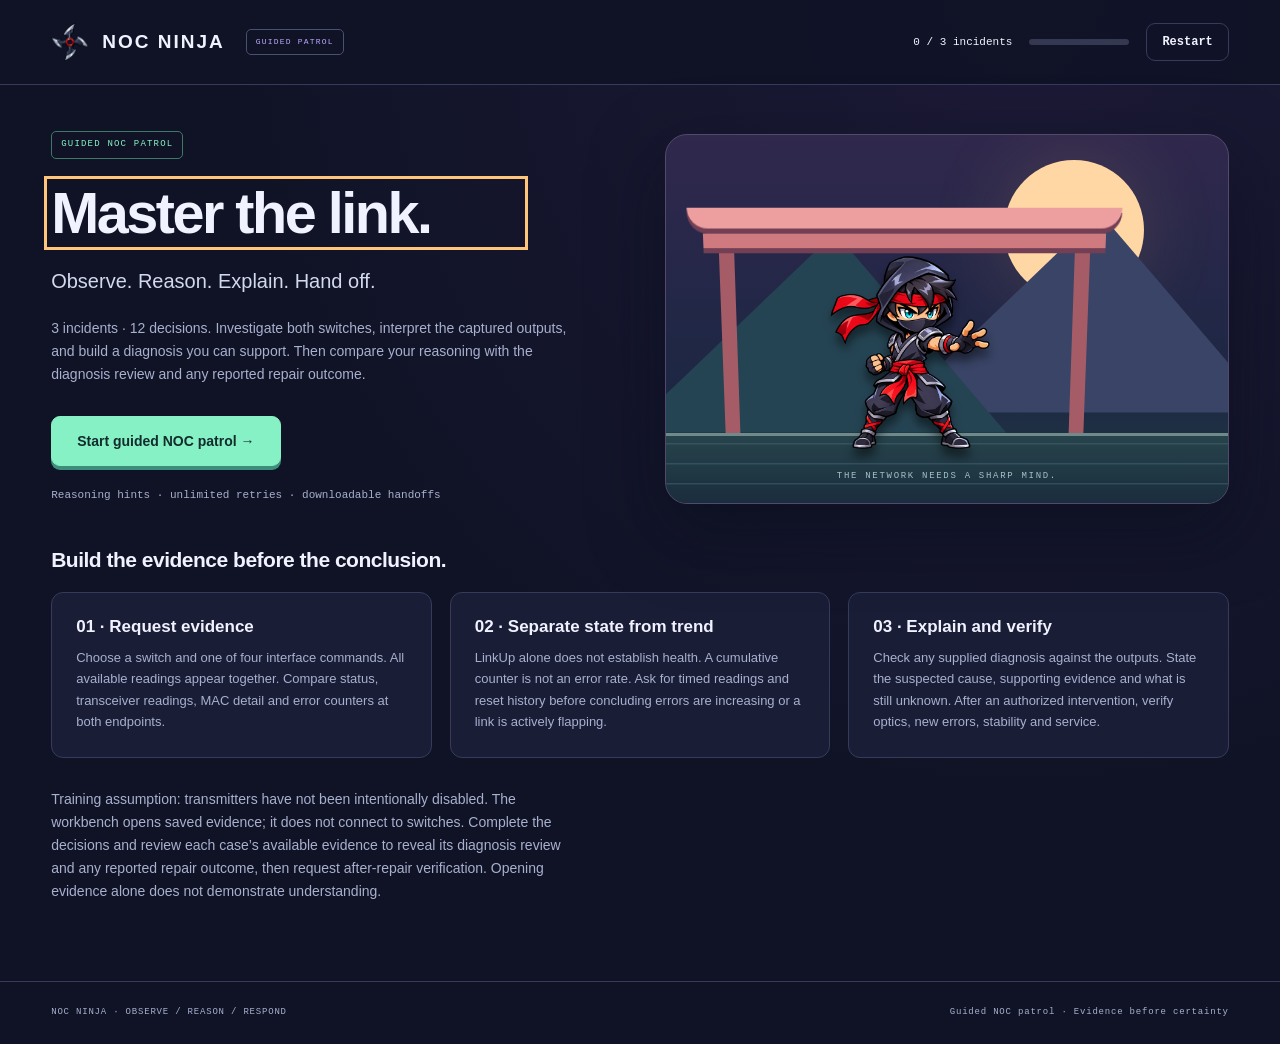
==== commit b9e1cb02: "Complete three-case patrol and illustrated Arcade publishing handoff" ====
--- a/index.html
+++ b/index.html
@@ -1,5 +1,5 @@
 <!doctype html>
 <html lang="en">
-<head><meta charset="utf-8"><meta name="viewport" content="width=device-width, initial-scale=1"><meta name="theme-color" content="#101326"><title>NOC Ninja — Guided NOC Patrol</title><link rel="icon" type="image/png" href="assets/shuriken.png"><link rel="stylesheet" href="style.css?v=guided-v17"><script type="module" src="main.js?v=guided-v17"></script></head>
+<head><meta charset="utf-8"><meta name="viewport" content="width=device-width, initial-scale=1"><meta name="theme-color" content="#101326"><title>NOC Ninja — Guided NOC Patrol</title><link rel="icon" type="image/png" href="assets/shuriken.png"><link rel="stylesheet" href="style.css?v=guided-v20-fuji2"><script type="module" src="main.js?v=guided-v20"></script></head>
 <body><a class="skip-link" href="#main-content">Skip to training</a><div id="app"></div><div id="announcement" class="sr-only" role="status" aria-live="polite" aria-atomic="true"></div><dialog id="restart-dialog" aria-labelledby="restart-title"><h2 id="restart-title">Start a fresh session?</h2><p>Your incident progress, decisions, hints and learning records will be cleared.</p><div class="dialog-actions"><button id="cancel-restart">Keep training</button><button id="confirm-restart" class="primary">Restart session</button></div></dialog></body>
 </html>
--- a/style.css
+++ b/style.css
@@ -75,6 +75,13 @@
 .case-context .case-inventory{margin:10px 0;gap:10px}
 .case-context .device{padding:10px}
 .case-context .device p{margin:5px 0;font-size:12px}
+/* The scenic page layer exists only while investigating a quiz incident. */
+#app:has(.compact-patrol){position:relative;isolation:isolate;min-height:100vh}
+#app:has(.compact-patrol)::before{content:"";position:fixed;inset:0;z-index:-1;pointer-events:none;background:linear-gradient(#10132666,#10132680),url('./assets/fuji-maple.webp') center top/cover no-repeat #101326}
+#app:has(.compact-patrol) .footer{background:#101326e8;border-radius:12px}
+.compact-patrol .case-heading,.compact-patrol .case-context,.compact-patrol .recorded-reading h3{text-shadow:0 1px 4px #000,0 0 12px #101326}
+.compact-patrol .case-context{color:#dce1f5}
+.compact-patrol .case-context[open]{background:#101326ed;border-radius:10px;padding:12px;text-shadow:none}
 .compact-patrol .patrol-grid{grid-template-columns:minmax(0,1.25fr) minmax(390px,1fr);gap:16px}
 .compact-patrol .command-workbench{margin:0 0 10px;padding:12px;display:flex;align-items:center;justify-content:space-between;flex-wrap:wrap;gap:6px}
 .command-workbench h2{font-size:16px;margin:0}
@@ -88,18 +95,20 @@
 .recorded-reading h3{font-size:12px;color:var(--mint);margin:10px 0 5px}
 .recorded-reading .case-output{margin:0;max-height:none}
 .compact-patrol .case-terminal{font-size:11px;line-height:1.45;padding:10px}
-.compact-patrol .evidence-notes{margin-top:10px;padding:10px}
+.compact-patrol .evidence-notes{margin-top:10px;padding:10px;background:var(--panel)}
+.compact-patrol .case-heading>.tag{background:var(--panel);text-shadow:none}
 .compact-patrol .patrol-decision{padding:12px;border-radius:12px;position:sticky;top:10px}
 .compact-patrol .patrol-decision>.tag{margin:0 0 8px;padding:3px 7px}
 .compact-patrol .patrol-decision h2{font-size:18px;line-height:1.3;margin-bottom:10px}
 .compact-patrol .decision-answers{margin:10px 0}
 .compact-patrol .reasoning-option{font-size:12px;line-height:1.45;padding:8px 10px;margin-bottom:6px}
-.compact-patrol .arena{height:250px;min-height:250px;padding:10px 6px 0}
+.compact-patrol .arena{height:300px;min-height:300px;padding:10px 6px 0;background:linear-gradient(#10152b1a,#10152b22 65%,#10152b88),url('./assets/himeji-castle.webp') center center/cover no-repeat #191e38}
+.compact-patrol .arena:before,.compact-patrol .arena:after{display:none}
 .compact-patrol .target-board{width:64px;height:64px}
 .compact-patrol .target-board>strong{font-size:21px}
-.compact-patrol .ninja-figure{width:125px;height:142px}
+.compact-patrol .ninja-figure{width:145px;height:165px}
 .compact-patrol .launcher{bottom:22px}
-.compact-patrol .drag-readout{font-size:9px;bottom:6px}
+.compact-patrol .drag-readout{font-size:9px;bottom:6px;color:#f4e7ef;text-shadow:0 1px 3px #000,0 0 6px #000}
 .compact-patrol .patrol-decision>.micro{font-size:10px;margin:8px 0 5px}
 .compact-patrol .patrol-decision>.primary{margin:10px 0;padding:10px 16px}
 .compact-patrol .feedback{margin:10px 0;padding:10px;line-height:1.5}
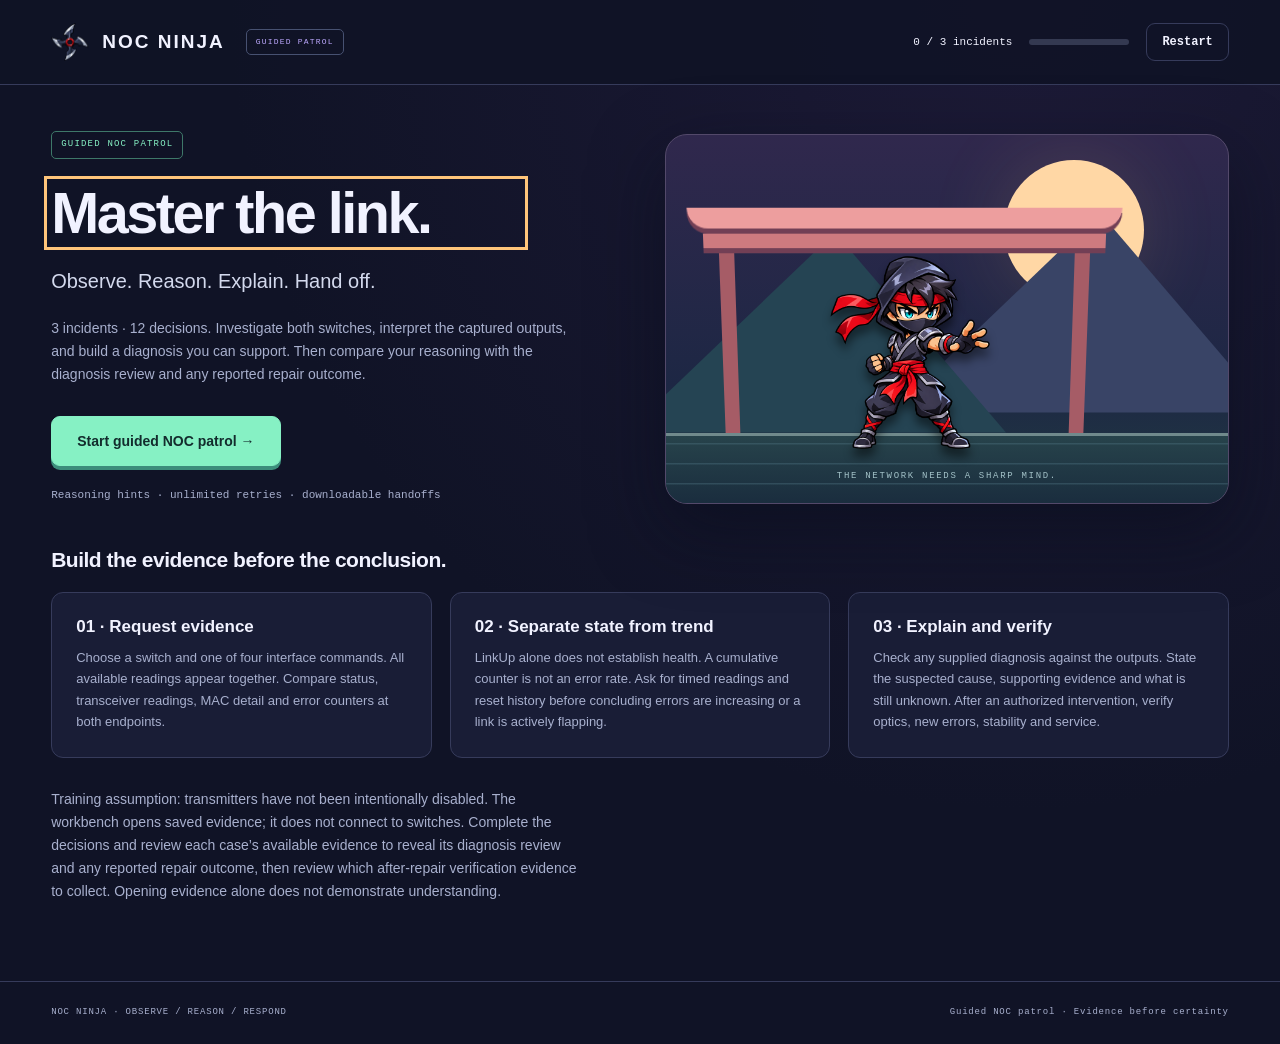
==== commit 38937c8f: "Reconcile audit findings and use neutral incident labels" ====
--- a/index.html
+++ b/index.html
@@ -1,5 +1,5 @@
 <!doctype html>
 <html lang="en">
-<head><meta charset="utf-8"><meta name="viewport" content="width=device-width, initial-scale=1"><meta name="theme-color" content="#101326"><title>NOC Ninja — Guided NOC Patrol</title><link rel="icon" type="image/png" href="assets/shuriken.png"><link rel="stylesheet" href="style.css?v=guided-v20-fuji2"><script type="module" src="main.js?v=guided-v20"></script></head>
+<head><meta charset="utf-8"><meta name="viewport" content="width=device-width, initial-scale=1"><meta name="theme-color" content="#101326"><title>NOC Ninja — Guided NOC Patrol</title><link rel="icon" type="image/png" href="assets/shuriken.png"><link rel="stylesheet" href="style.css?v=guided-v20-fuji2"><script type="module" src="main.js?v=guided-v21"></script></head>
 <body><a class="skip-link" href="#main-content">Skip to training</a><div id="app"></div><div id="announcement" class="sr-only" role="status" aria-live="polite" aria-atomic="true"></div><dialog id="restart-dialog" aria-labelledby="restart-title"><h2 id="restart-title">Start a fresh session?</h2><p>Your incident progress, decisions, hints and learning records will be cleared.</p><div class="dialog-actions"><button id="cancel-restart">Keep training</button><button id="confirm-restart" class="primary">Restart session</button></div></dialog></body>
 </html>
